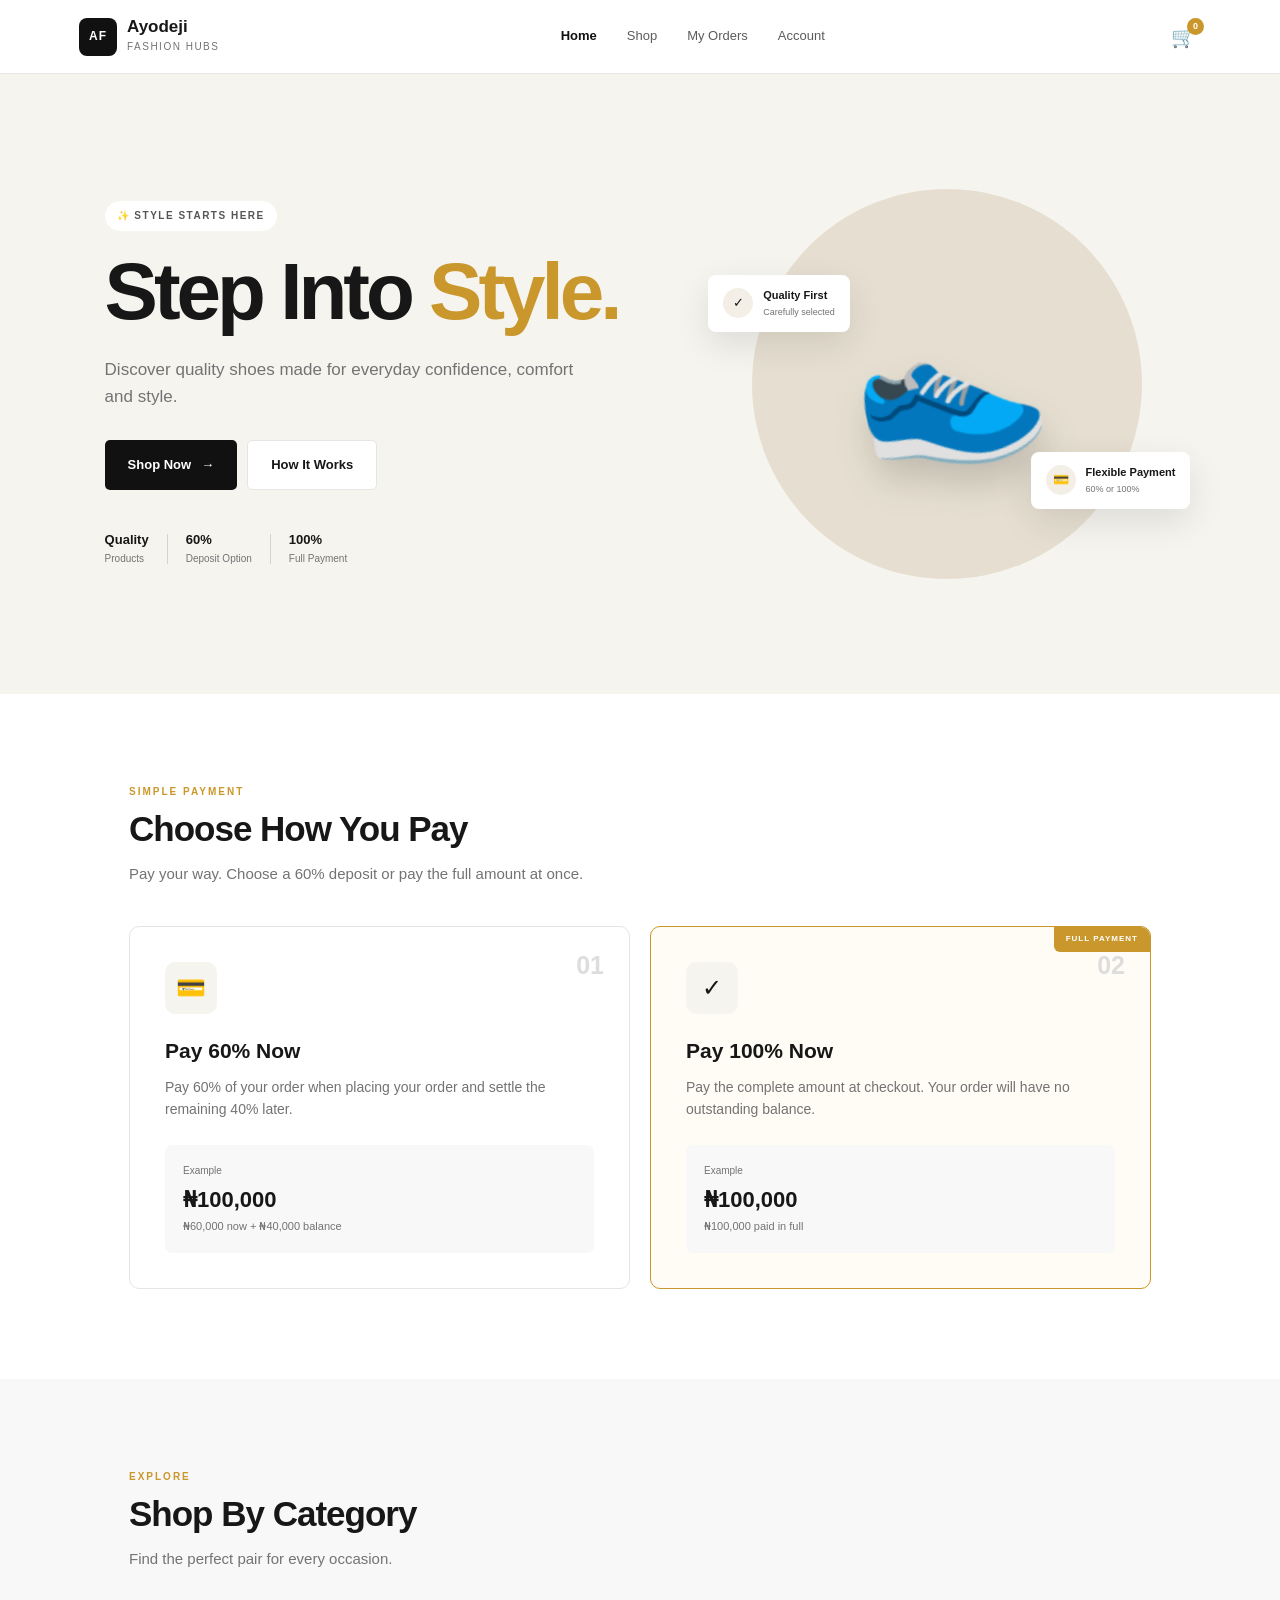
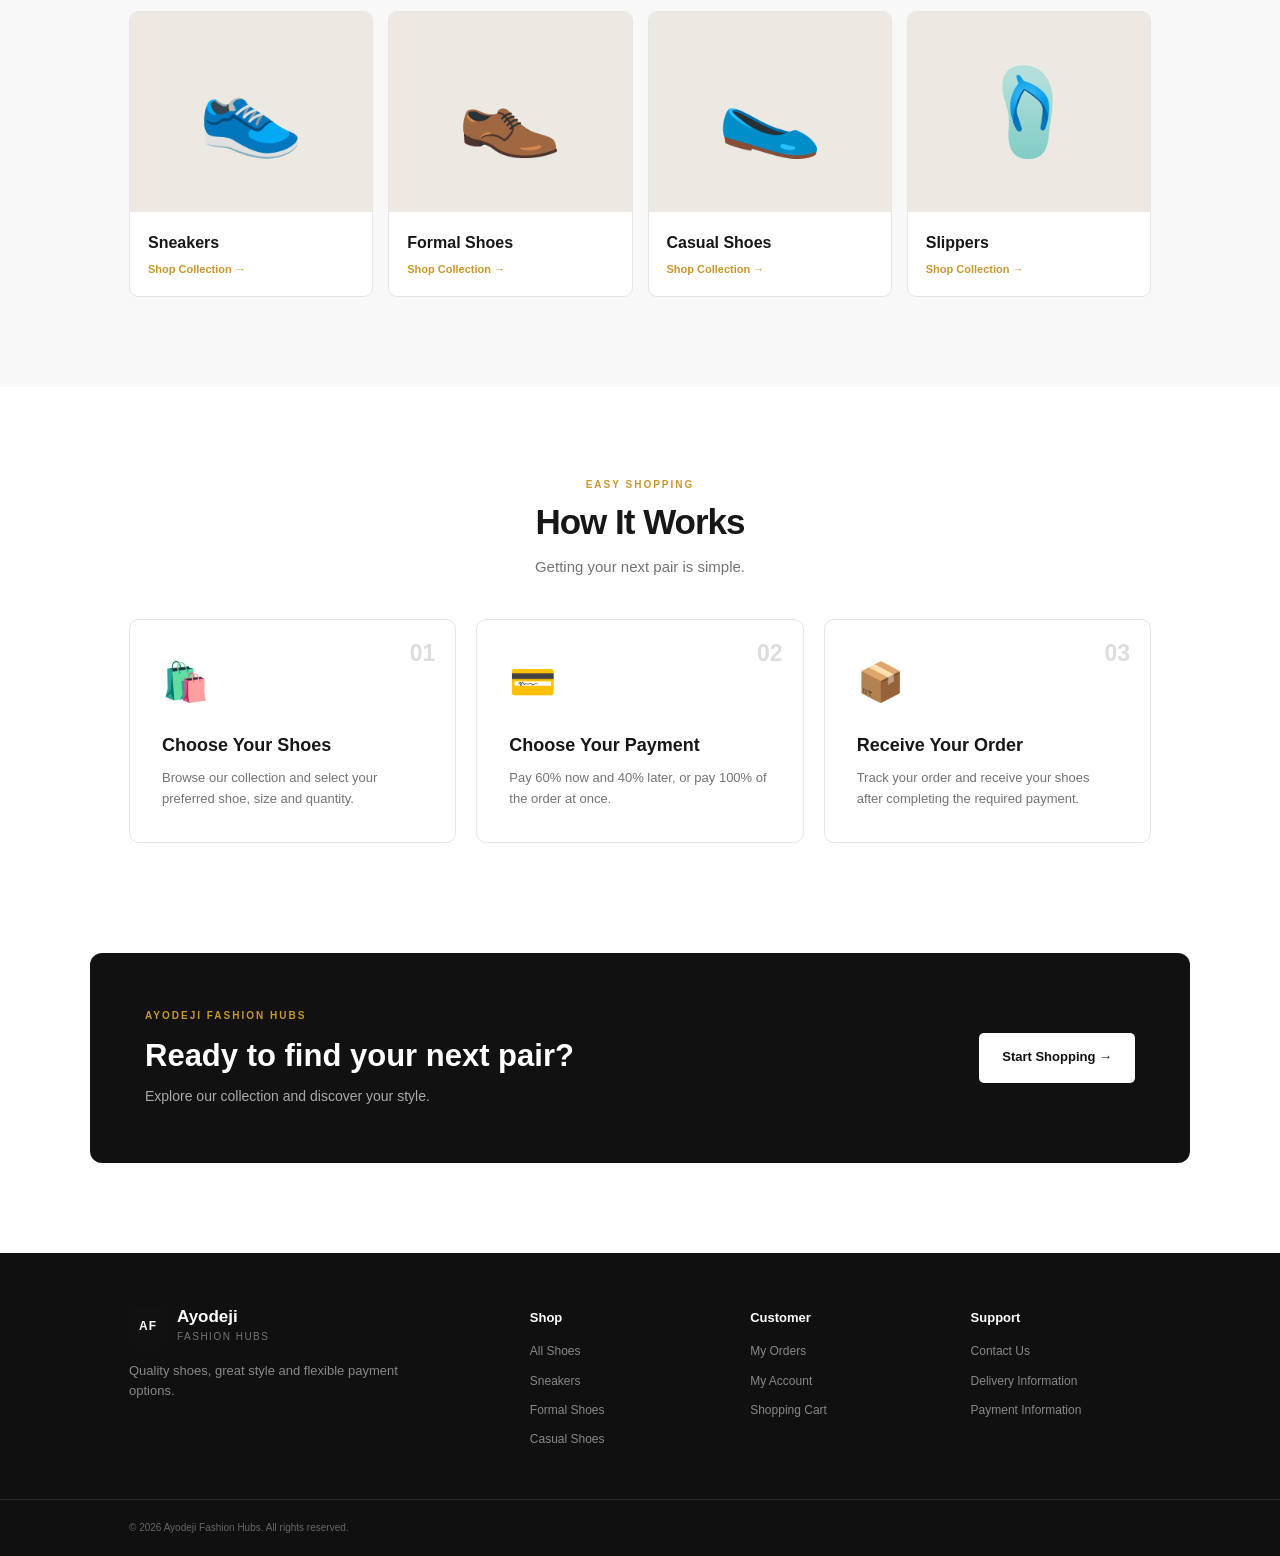
==== index.html @ 9a7e6a42 "Initial Ayodeji Fashion Hubs website" ====
<!DOCTYPE html><html lang="en">
<head>
    <meta charset="UTF-8"><meta
    name="viewport"
    content="width=device-width, initial-scale=1.0"
>

<meta
    name="description"
    content="Ayodeji Fashion Hubs — Quality shoes, fashion and flexible payment options."
>

<meta name="theme-color" content="#111111">

<title>Ayodeji Fashion Hubs</title>

<link rel="stylesheet" href="css/style.css">

</head><body><!-- ================================
     HEADER
================================= -->

<header class="site-header">

    <div class="header-container">

        <a href="index.html" class="brand">

            <div class="brand-icon">
                AF
            </div>

            <div class="brand-text">

                <strong>Ayodeji</strong>

                <span>Fashion Hubs</span>

            </div>

        </a>


        <nav class="desktop-navigation">

            <a href="index.html" class="active">
                Home
            </a>

            <a href="shop.html">
                Shop
            </a>

            <a href="orders.html">
                My Orders
            </a>

            <a href="profile.html">
                Account
            </a>

        </nav>


        <div class="header-actions">

            <a
                href="cart.html"
                class="cart-link"
                aria-label="Shopping cart"
            >

                <span class="cart-icon">
                    🛒
                </span>

                <span
                    id="cartCount"
                    class="cart-count"
                >
                    0
                </span>

            </a>


            <button
                type="button"
                id="menuButton"
                class="menu-button"
                aria-label="Open navigation menu"
                aria-expanded="false"
            >
                ☰
            </button>

        </div>

    </div>

</header>


<!-- ================================
     MOBILE NAVIGATION
================================= -->

<div
    id="mobileMenu"
    class="mobile-menu"
>

    <a href="index.html">
        🏠 Home
    </a>

    <a href="shop.html">
        👟 Shop
    </a>

    <a href="orders.html">
        📦 My Orders
    </a>

    <a href="profile.html">
        👤 Account
    </a>

</div>


<main>

    <!-- ================================
         HERO
    ================================= -->

    <section class="hero">

        <div class="hero-container">

            <div class="hero-content">

                <span class="hero-tag">
                    ✨ STYLE STARTS HERE
                </span>


                <h1>
                    Step Into
                    <span>Style.</span>
                </h1>


                <p>
                    Discover quality shoes made for
                    everyday confidence, comfort and style.
                </p>


                <div class="hero-buttons">

                    <a
                        href="shop.html"
                        class="button button-primary"
                    >
                        Shop Now
                        <span>→</span>
                    </a>


                    <a
                        href="#payment"
                        class="button button-secondary"
                    >
                        How It Works
                    </a>

                </div>


                <div class="hero-trust">

                    <div class="trust-item">
                        <strong>Quality</strong>
                        <span>Products</span>
                    </div>

                    <div class="trust-divider"></div>

                    <div class="trust-item">
                        <strong>60%</strong>
                        <span>Deposit Option</span>
                    </div>

                    <div class="trust-divider"></div>

                    <div class="trust-item">
                        <strong>100%</strong>
                        <span>Full Payment</span>
                    </div>

                </div>

            </div>


            <div class="hero-visual">

                <div class="hero-circle">

                    <div class="hero-shoe">
                        👟
                    </div>

                </div>


                <div class="floating-card card-one">

                    <span class="floating-icon">
                        ✓
                    </span>

                    <div>
                        <strong>
                            Quality First
                        </strong>

                        <small>
                            Carefully selected
                        </small>
                    </div>

                </div>


                <div class="floating-card card-two">

                    <span class="floating-icon">
                        💳
                    </span>

                    <div>
                        <strong>
                            Flexible Payment
                        </strong>

                        <small>
                            60% or 100%
                        </small>
                    </div>

                </div>

            </div>

        </div>

    </section>


    <!-- ================================
         PAYMENT SECTION
    ================================= -->

    <section
        id="payment"
        class="payment-section"
    >

        <div class="section-container">

            <div class="section-heading">

                <span class="section-label">
                    SIMPLE PAYMENT
                </span>

                <h2>
                    Choose How You Pay
                </h2>

                <p>
                    Pay your way. Choose a 60% deposit
                    or pay the full amount at once.
                </p>

            </div>


            <div class="payment-options">

                <!-- 60% OPTION -->

                <div class="payment-card">

                    <div class="payment-number">
                        01
                    </div>

                    <div class="payment-icon">
                        💳
                    </div>

                    <h3>
                        Pay 60% Now
                    </h3>

                    <p>
                        Pay 60% of your order when
                        placing your order and settle
                        the remaining 40% later.
                    </p>

                    <div class="payment-example">

                        <span>
                            Example
                        </span>

                        <strong>
                            ₦100,000
                        </strong>

                        <small>
                            ₦60,000 now + ₦40,000 balance
                        </small>

                    </div>

                </div>


                <!-- FULL PAYMENT -->

                <div class="payment-card featured">

                    <div class="recommended">
                        FULL PAYMENT
                    </div>

                    <div class="payment-number">
                        02
                    </div>

                    <div class="payment-icon">
                        ✓
                    </div>

                    <h3>
                        Pay 100% Now
                    </h3>

                    <p>
                        Pay the complete amount at checkout.
                        Your order will have no outstanding
                        balance.
                    </p>

                    <div class="payment-example">

                        <span>
                            Example
                        </span>

                        <strong>
                            ₦100,000
                        </strong>

                        <small>
                            ₦100,000 paid in full
                        </small>

                    </div>

                </div>

            </div>

        </div>

    </section>


    <!-- ================================
         CATEGORIES
    ================================= -->

    <section class="categories-section">

        <div class="section-container">

            <div class="section-heading">

                <span class="section-label">
                    EXPLORE
                </span>

                <h2>
                    Shop By Category
                </h2>

                <p>
                    Find the perfect pair for every occasion.
                </p>

            </div>


            <div class="categories-grid">

                <a
                    href="shop.html?category=sneakers"
                    class="category-card"
                >

                    <div class="category-image">
                        👟
                    </div>

                    <div class="category-content">

                        <h3>
                            Sneakers
                        </h3>

                        <span>
                            Shop Collection →
                        </span>

                    </div>

                </a>


                <a
                    href="shop.html?category=formal"
                    class="category-card"
                >

                    <div class="category-image">
                        👞
                    </div>

                    <div class="category-content">

                        <h3>
                            Formal Shoes
                        </h3>

                        <span>
                            Shop Collection →
                        </span>

                    </div>

                </a>


                <a
                    href="shop.html?category=casual"
                    class="category-card"
                >

                    <div class="category-image">
                        🥿
                    </div>

                    <div class="category-content">

                        <h3>
                            Casual Shoes
                        </h3>

                        <span>
                            Shop Collection →
                        </span>

                    </div>

                </a>


                <a
                    href="shop.html?category=slippers"
                    class="category-card"
                >

                    <div class="category-image">
                        🩴
                    </div>

                    <div class="category-content">

                        <h3>
                            Slippers
                        </h3>

                        <span>
                            Shop Collection →
                        </span>

                    </div>

                </a>

            </div>

        </div>

    </section>


    <!-- ================================
         HOW IT WORKS
    ================================= -->

    <section class="how-section">

        <div class="section-container">

            <div class="section-heading center">

                <span class="section-label">
                    EASY SHOPPING
                </span>

                <h2>
                    How It Works
                </h2>

                <p>
                    Getting your next pair is simple.
                </p>

            </div>


            <div class="steps-grid">

                <div class="step-card">

                    <div class="step-number">
                        01
                    </div>

                    <div class="step-icon">
                        🛍️
                    </div>

                    <h3>
                        Choose Your Shoes
                    </h3>

                    <p>
                        Browse our collection and
                        select your preferred shoe,
                        size and quantity.
                    </p>

                </div>


                <div class="step-card">

                    <div class="step-number">
                        02
                    </div>

                    <div class="step-icon">
                        💳
                    </div>

                    <h3>
                        Choose Your Payment
                    </h3>

                    <p>
                        Pay 60% now and 40% later,
                        or pay 100% of the order
                        at once.
                    </p>

                </div>


                <div class="step-card">

                    <div class="step-number">
                        03
                    </div>

                    <div class="step-icon">
                        📦
                    </div>

                    <h3>
                        Receive Your Order
                    </h3>

                    <p>
                        Track your order and receive
                        your shoes after completing
                        the required payment.
                    </p>

                </div>

            </div>

        </div>

    </section>


    <!-- ================================
         CALL TO ACTION
    ================================= -->

    <section class="cta-section">

        <div class="cta-container">

            <div>

                <span class="section-label">
                    AYODEJI FASHION HUBS
                </span>

                <h2>
                    Ready to find your next pair?
                </h2>

                <p>
                    Explore our collection and
                    discover your style.
                </p>

            </div>


            <a
                href="shop.html"
                class="button button-light"
            >
                Start Shopping →
            </a>

        </div>

    </section>

</main>


<!-- ================================
     FOOTER
================================= -->

<footer class="site-footer">

    <div class="footer-container">

        <div class="footer-brand">

            <a
                href="index.html"
                class="brand footer-logo"
            >

                <div class="brand-icon">
                    AF
                </div>

                <div class="brand-text">

                    <strong>Ayodeji</strong>

                    <span>
                        Fashion Hubs
                    </span>

                </div>

            </a>


            <p>
                Quality shoes, great style and
                flexible payment options.
            </p>

        </div>


        <div class="footer-column">

            <h4>
                Shop
            </h4>

            <a href="shop.html">
                All Shoes
            </a>

            <a href="shop.html?category=sneakers">
                Sneakers
            </a>

            <a href="shop.html?category=formal">
                Formal Shoes
            </a>

            <a href="shop.html?category=casual">
                Casual Shoes
            </a>

        </div>


        <div class="footer-column">

            <h4>
                Customer
            </h4>

            <a href="orders.html">
                My Orders
            </a>

            <a href="profile.html">
                My Account
            </a>

            <a href="cart.html">
                Shopping Cart
            </a>

        </div>


        <div class="footer-column">

            <h4>
                Support
            </h4>

            <a href="#">
                Contact Us
            </a>

            <a href="#">
                Delivery Information
            </a>

            <a href="#">
                Payment Information
            </a>

        </div>

    </div>


    <div class="footer-bottom">

        <div class="footer-container">

            <p>
                ©
                <span id="currentYear"></span>
                Ayodeji Fashion Hubs.
                All rights reserved.
            </p>

        </div>

    </div>

</footer>


<script src="js/main.js"></script>

</body>
</html>
---- css/style.css ----
/* =========================================
AYODEJI FASHION HUBS
GLOBAL STYLES
========================================= */

* {
  margin: 0;
  padding: 0;
  box-sizing: border-box;
  }

:root {
--black: #111111;
--dark: #1b1b1b;
--white: #ffffff;
--cream: #f6f4ef;
--light: #f8f8f8;
--gold: #c9972b;
--gold-light: #ead7a8;
--text: #171717;
--muted: #737373;
--border: #e5e5e5;
--green: #167a3e;
}

html {
scroll-behavior: smooth;
}

body {
font-family:
Arial,
Helvetica,
sans-serif;

color: var(--text);
background: var(--white);
line-height: 1.6;

}

a {
color: inherit;
text-decoration: none;
}

button,
input {
font: inherit;
}

button {
cursor: pointer;
}

img {
display: block;
max-width: 100%;
}

/* =========================================
HEADER
========================================= */

.site-header {
height: 74px;
background: var(--white);
border-bottom: 1px solid var(--border);

position: sticky;
top: 0;
z-index: 1000;

}

.header-container {
max-width: 1250px;
height: 100%;
margin: auto;
padding: 0 5%;

display: flex;
align-items: center;
justify-content: space-between;

}

/* BRAND */

.brand {
display: flex;
align-items: center;
gap: 10px;
}

.brand-icon {
width: 38px;
height: 38px;

background: var(--black);
color: var(--white);

border-radius: 8px;

display: flex;
align-items: center;
justify-content: center;

font-size: 12px;
font-weight: 800;
letter-spacing: 1px;

}

.brand-text strong {
display: block;

font-size: 17px;
line-height: 1.1;

}

.brand-text span {
display: block;

margin-top: 2px;

color: var(--muted);

font-size: 10px;
letter-spacing: 1.5px;
text-transform: uppercase;

}

/* NAVIGATION */

.desktop-navigation {
display: flex;
align-items: center;
gap: 30px;
}

.desktop-navigation a {
color: #5c5c5c;

font-size: 13px;
font-weight: 500;

transition: 0.2s;

}

.desktop-navigation a:hover,
.desktop-navigation a.active {
color: var(--black);
font-weight: 700;
}

/* HEADER ACTIONS */

.header-actions {
display: flex;
align-items: center;
gap: 18px;
}

.cart-link {
position: relative;

display: flex;
align-items: center;
justify-content: center;

width: 35px;
height: 35px;

}

.cart-icon {
font-size: 20px;
}

.cart-count {
position: absolute;

top: -1px;
right: -3px;

width: 17px;
height: 17px;

background: var(--gold);
color: var(--white);

border-radius: 50%;

display: flex;
align-items: center;
justify-content: center;

font-size: 9px;
font-weight: 700;

}

.menu-button {
display: none;

border: none;
background: none;

font-size: 25px;

}

/* =========================================
MOBILE MENU
========================================= */

.mobile-menu {
display: none;

position: fixed;

top: 74px;
left: 0;
right: 0;

background: var(--white);

border-bottom: 1px solid var(--border);

box-shadow: 0 15px 35px rgba(0, 0, 0, 0.08);

z-index: 999;

padding: 10px 5%;

}

.mobile-menu.open {
display: block;
}

.mobile-menu a {
display: block;

padding: 15px 5px;

border-bottom: 1px solid var(--border);

font-size: 14px;

}

/* =========================================
COMMON SECTIONS
========================================= */

.section-container {
max-width: 1150px;
margin: auto;
padding-left: 5%;
padding-right: 5%;
}

.section-heading {
max-width: 600px;
margin-bottom: 40px;
}

.section-heading.center {
margin-left: auto;
margin-right: auto;
text-align: center;
}

.section-label {
display: block;

color: var(--gold);

font-size: 10px;
font-weight: 800;

letter-spacing: 2px;

}

.section-heading h2 {
margin-top: 8px;

font-size: 35px;
line-height: 1.2;

letter-spacing: -1px;

}

.section-heading p {
margin-top: 12px;

color: var(--muted);

font-size: 15px;

}

/* =========================================
BUTTONS
========================================= */

.button {
min-height: 50px;

padding: 0 23px;

border-radius: 5px;

display: inline-flex;
align-items: center;
justify-content: center;

gap: 10px;

font-size: 13px;
font-weight: 700;

transition: 0.2s;

}

.button-primary {
background: var(--black);
color: var(--white);
}

.button-primary:hover {
transform: translateY(-2px);
}

.button-secondary {
background: var(--white);
border: 1px solid var(--border);
}

.button-secondary:hover {
border-color: #aaa;
}

.button-light {
background: var(--white);
color: var(--black);
}

/* =========================================
HERO
========================================= */

.hero {
background: var(--cream);
overflow: hidden;
}

.hero-container {
max-width: 1250px;
min-height: 620px;

margin: auto;
padding: 70px 7%;

display: flex;
align-items: center;
justify-content: space-between;

gap: 50px;

}

.hero-content {
width: 53%;
max-width: 620px;
}

.hero-tag {
display: inline-block;

padding: 7px 12px;

background: var(--white);

border-radius: 30px;

color: #555;

font-size: 10px;
font-weight: 700;

letter-spacing: 1.5px;

}

.hero h1 {
margin-top: 22px;

font-size: clamp(50px, 7vw, 80px);

line-height: 0.98;

letter-spacing: -4px;

}

.hero h1 span {
color: var(--gold);
}

.hero-content > p {
max-width: 490px;

margin-top: 25px;

color: var(--muted);

font-size: 17px;

}

.hero-buttons {
margin-top: 30px;

display: flex;
align-items: center;
gap: 10px;

flex-wrap: wrap;

}

/* HERO TRUST */

.hero-trust {
margin-top: 40px;

display: flex;
align-items: center;

gap: 18px;

}

.trust-item {
display: flex;
flex-direction: column;
}

.trust-item strong {
font-size: 13px;
}

.trust-item span {
color: var(--muted);

font-size: 10px;

}

.trust-divider {
width: 1px;
height: 30px;

background: #d7d3c9;

}

/* HERO VISUAL */

.hero-visual {
width: 43%;
max-width: 500px;

position: relative;

display: flex;
align-items: center;
justify-content: center;

}

.hero-circle {
width: min(390px, 90vw);
aspect-ratio: 1;

background: #e6dfd1;

border-radius: 50%;

display: flex;
align-items: center;
justify-content: center;

}

.hero-shoe {
font-size: 155px;

transform: rotate(-12deg);

filter:
    drop-shadow(
        0 20px 18px
        rgba(0, 0, 0, 0.16)
    );

}

/* FLOATING CARDS */

.floating-card {
position: absolute;

background: var(--white);

padding: 12px 15px;

border-radius: 8px;

box-shadow:
    0 12px 35px
    rgba(0, 0, 0, 0.10);

display: flex;
align-items: center;

gap: 10px;

}

.card-one {
left: -10px;
top: 22%;
}

.card-two {
right: -15px;
bottom: 18%;
}

.floating-icon {
width: 30px;
height: 30px;

background: #f3efe6;

border-radius: 50%;

display: flex;
align-items: center;
justify-content: center;

font-size: 13px;

}

.floating-card strong {
display: block;
font-size: 11px;
}

.floating-card small {
display: block;

margin-top: 1px;

color: var(--muted);

font-size: 9px;

}

/* =========================================
PAYMENT
========================================= */

.payment-section {
padding: 90px 0;
background: var(--white);
}

.payment-options {
display: grid;

grid-template-columns: repeat(2, 1fr);

gap: 20px;

}

.payment-card {
position: relative;

padding: 35px;

border: 1px solid var(--border);

border-radius: 10px;

background: var(--white);

overflow: hidden;

}

.payment-card.featured {
border-color: var(--gold);
background: #fffcf5;
}

.payment-number {
position: absolute;

right: 25px;
top: 18px;

color: #ddd;

font-size: 25px;
font-weight: 800;

}

.payment-icon {
width: 52px;
height: 52px;

margin-bottom: 20px;

background: var(--cream);

border-radius: 10px;

display: flex;
align-items: center;
justify-content: center;

font-size: 24px;

}

.payment-card h3 {
font-size: 21px;
}

.payment-card > p {
max-width: 470px;

margin-top: 8px;

color: var(--muted);

font-size: 14px;

}

.payment-example {
margin-top: 25px;

padding: 18px;

background: var(--light);

border-radius: 7px;

}

.payment-example span,
.payment-example strong,
.payment-example small {
display: block;
}

.payment-example span {
color: var(--muted);
font-size: 10px;
}

.payment-example strong {
margin-top: 3px;
font-size: 22px;
}

.payment-example small {
color: var(--muted);
font-size: 11px;
}

.recommended {
position: absolute;

top: 0;
right: 0;

padding: 6px 12px;

background: var(--gold);
color: var(--white);

font-size: 8px;
font-weight: 800;

letter-spacing: 1px;

border-bottom-left-radius: 6px;

}

/* =========================================
CATEGORIES
========================================= */

.categories-section {
padding: 90px 0;

background: var(--light);

}

.categories-grid {
display: grid;

grid-template-columns:
    repeat(4, 1fr);

gap: 15px;

}

.category-card {
overflow: hidden;

background: var(--white);

border-radius: 9px;

border: 1px solid var(--border);

transition: 0.25s;

}

.category-card:hover {
transform: translateY(-5px);

box-shadow:
    0 15px 35px
    rgba(0, 0, 0, 0.08);

}

.category-image {
height: 200px;

background: #ece9e2;

display: flex;
align-items: center;
justify-content: center;

font-size: 85px;

}

.category-content {
padding: 18px;
}

.category-content h3 {
font-size: 16px;
}

.category-content span {
display: block;

margin-top: 5px;

color: var(--gold);

font-size: 11px;
font-weight: 700;

}

/* =========================================
HOW IT WORKS
========================================= */

.how-section {
padding: 90px 0;

background: var(--white);

}

.steps-grid {
display: grid;

grid-template-columns:
    repeat(3, 1fr);

gap: 20px;

}

.step-card {
position: relative;

padding: 32px;

border: 1px solid var(--border);

border-radius: 10px;

}

.step-number {
position: absolute;

right: 20px;
top: 15px;

color: #ddd;

font-size: 23px;
font-weight: 800;

}

.step-icon {
margin-bottom: 18px;

font-size: 38px;

}

.step-card h3 {
font-size: 18px;
}

.step-card p {
margin-top: 8px;

color: var(--muted);

font-size: 13px;

}

/* =========================================
CTA
========================================= */

.cta-section {
padding: 20px 5% 90px;
}

.cta-container {
max-width: 1100px;

margin: auto;

padding: 55px;

background: var(--black);
color: var(--white);

border-radius: 12px;

display: flex;
align-items: center;
justify-content: space-between;

gap: 30px;

}

.cta-container h2 {
margin-top: 7px;

font-size: 31px;

}

.cta-container p {
margin-top: 5px;

color: #aaa;

font-size: 14px;

}

/* =========================================
FOOTER
========================================= */

.site-footer {
background: #101010;
color: var(--white);
}

.footer-container {
max-width: 1150px;

margin: auto;

padding-left: 5%;
padding-right: 5%;

}

.site-footer > .footer-container,
.footer-container {
padding-top: 55px;
}

.footer-container {
display: grid;

grid-template-columns:
    2fr 1fr 1fr 1fr;

gap: 40px;

}

.footer-brand p {
max-width: 280px;

margin-top: 15px;

color: #888;

font-size: 13px;

}

.footer-column {
display: flex;
flex-direction: column;

gap: 10px;

}

.footer-column h4 {
margin-bottom: 4px;

font-size: 13px;

}

.footer-column a {
color: #888;

font-size: 12px;

transition: 0.2s;

}

.footer-column a:hover {
color: var(--white);
}

.footer-bottom {
margin-top: 50px;

border-top: 1px solid #292929;

}

.footer-bottom .footer-container {
display: block;

padding-top: 20px;
padding-bottom: 20px;

}

.footer-bottom p {
color: #666;

font-size: 10px;

}

/* =========================================
RESPONSIVE
========================================= */

@media (max-width: 900px) {

.desktop-navigation {
    display: none;
}

.menu-button {
    display: block;
}

.hero-container {
    min-height: auto;

    padding-top: 60px;
    padding-bottom: 70px;

    flex-direction: column;
    align-items: flex-start;
}

.hero-content {
    width: 100%;
}

.hero-visual {
    width: 100%;
    margin: 30px auto 0;
}

.categories-grid {
    grid-template-columns:
        repeat(2, 1fr);
}

.steps-grid {
    grid-template-columns: 1fr;
}

.footer-container {
    grid-template-columns:
        2fr 1fr 1fr;
}

.footer-brand {
    grid-column: 1 / -1;
}

}

@media (max-width: 650px) {

.site-header {
    height: 68px;
}

.mobile-menu {
    top: 68px;
}

.brand-icon {
    width: 35px;
    height: 35px;
}

.brand-text strong {
    font-size: 15px;
}

.hero-container {
    padding: 50px 6% 60px;
}

.hero h1 {
    font-size: 53px;
    letter-spacing: -3px;
}

.hero-content > p {
    font-size: 15px;
}

.hero-shoe {
    font-size: 105px;
}

.hero-circle {
    width: 300px;
}

.floating-card {
    padding: 9px 11px;
}

.card-one {
    left: 0;
}

.card-two {
    right: 0;
}

.payment-section,
.categories-section,
.how-section {
    padding: 65px 0;
}

.section-heading h2 {
    font-size: 29px;
}

.payment-options {
    grid-template-columns: 1fr;
}

.payment-card {
    padding: 28px;
}

.categories-grid {
    gap: 10px;
}

.category-image {
    height: 145px;
    font-size: 60px;
}

.category-content {
    padding: 14px;
}

.cta-container {
    padding: 35px 25px;

    flex-direction: column;
    align-items: flex-start;
}

.cta-container h2 {
    font-size: 27px;
}

.footer-container {
    grid-template-columns: 1fr 1fr;
}

.footer-brand {
    grid-column: 1 / -1;
}

}

@media (max-width: 420px) {

.hero h1 {
    font-size: 46px;
}

.hero-trust {
    gap: 10px;
}

.trust-item strong {
    font-size: 11px;
}

.trust-item span {
    font-size: 8px;
}

.floating-card {
    transform: scale(.85);
}

.categories-grid {
    grid-template-columns: 1fr 1fr;
}

.footer-container {
    grid-template-columns: 1fr;
}

}
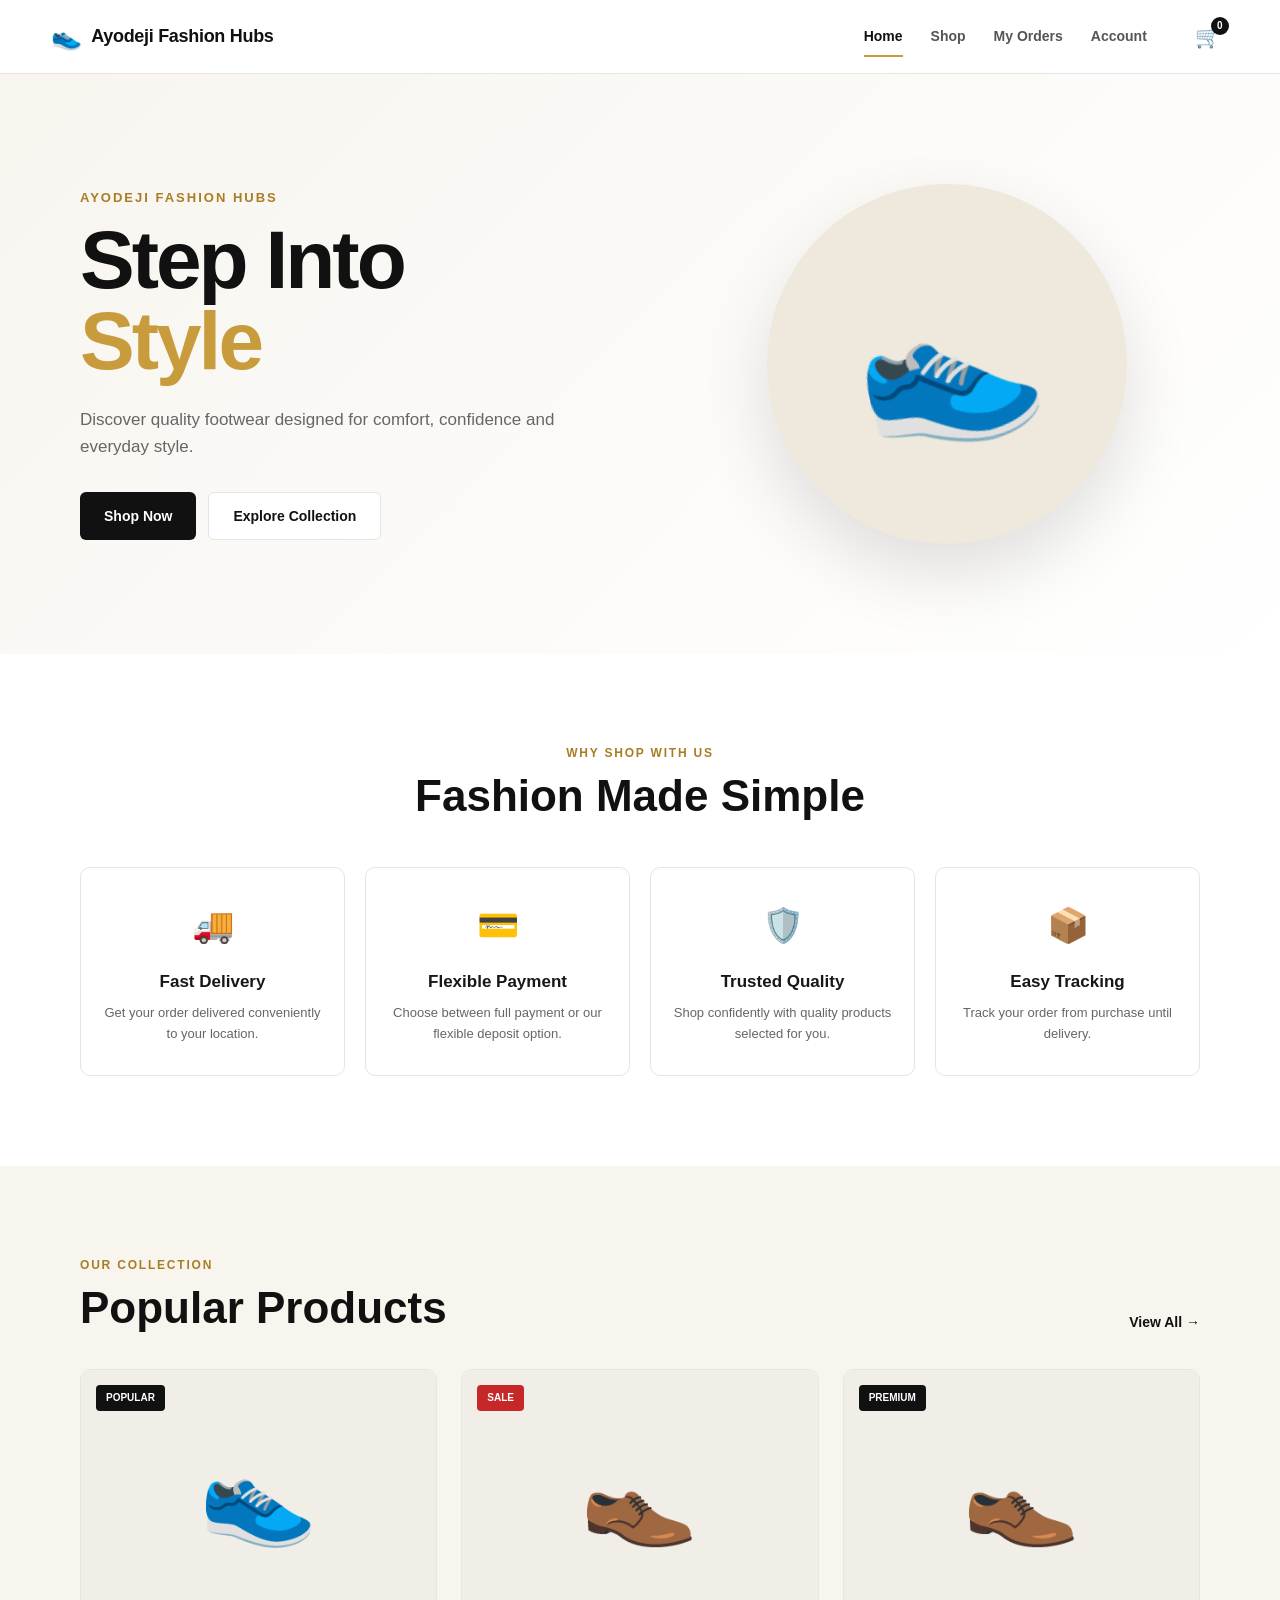
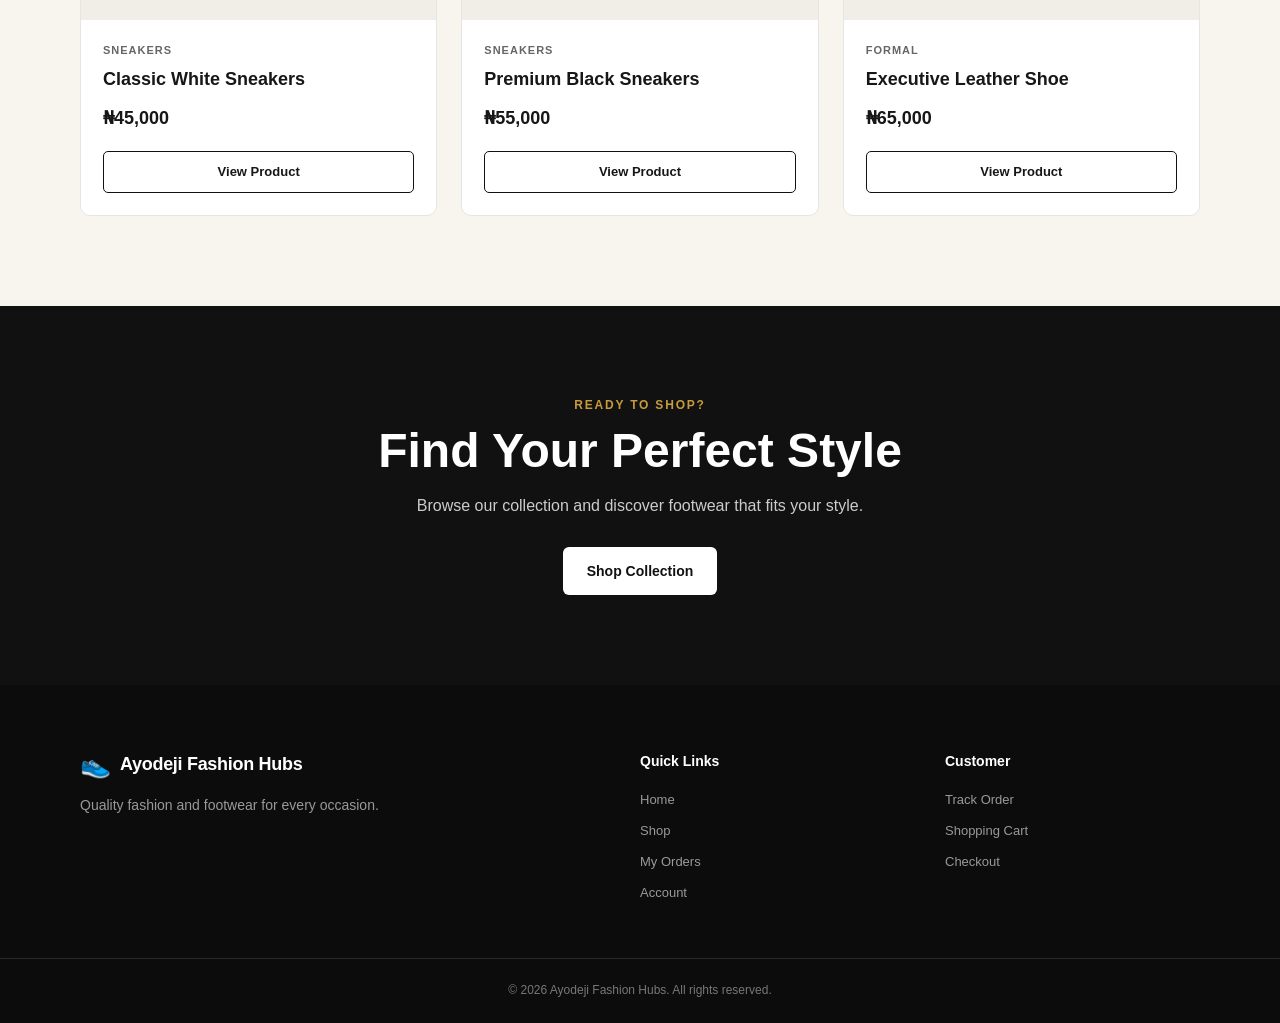
==== commit 21a4b382: "Update storefront, cart, checkout and customer account" ====
--- a/index.html
+++ b/index.html
@@ -1,49 +1,56 @@
-<!DOCTYPE html><html lang="en">
+<!DOCTYPE html>
+<html lang="en">
 <head>
-    <meta charset="UTF-8"><meta
-    name="viewport"
-    content="width=device-width, initial-scale=1.0"
->
-
-<meta
-    name="description"
-    content="Ayodeji Fashion Hubs — Quality shoes, fashion and flexible payment options."
->
-
-<meta name="theme-color" content="#111111">
-
-<title>Ayodeji Fashion Hubs</title>
-
-<link rel="stylesheet" href="css/style.css">
-
-</head><body><!-- ================================
-     HEADER
-================================= -->
+    <meta charset="UTF-8">
+
+    <meta
+        name="viewport"
+        content="width=device-width, initial-scale=1.0"
+    >
+
+    <meta
+        name="description"
+        content="Ayodeji Fashion Hubs - Quality fashion, shoes and footwear in Nigeria."
+    >
+
+    <title>Ayodeji Fashion Hubs</title>
+
+    <link
+        rel="stylesheet"
+        href="css/style.css"
+    >
+</head>
+
+<body>
+
+<!-- =========================================
+HEADER
+========================================= -->
 
 <header class="site-header">
 
     <div class="header-container">
 
-        <a href="index.html" class="brand">
-
-            <div class="brand-icon">
-                AF
-            </div>
-
-            <div class="brand-text">
-
-                <strong>Ayodeji</strong>
-
-                <span>Fashion Hubs</span>
-
-            </div>
-
+        <!-- LOGO / BRAND -->
+        <a
+            href="index.html"
+            class="brand"
+        >
+            <span class="brand-icon">👟</span>
+
+            <span class="brand-text">
+                Ayodeji Fashion Hubs
+            </span>
         </a>
 
 
+        <!-- DESKTOP NAVIGATION -->
         <nav class="desktop-navigation">
 
-            <a href="index.html" class="active">
+            <a
+                href="index.html"
+                class="active"
+            >
                 Home
             </a>
 
@@ -62,6 +69,7 @@
         </nav>
 
 
+        <!-- HEADER ACTIONS -->
         <div class="header-actions">
 
             <a
@@ -70,9 +78,7 @@
                 aria-label="Shopping cart"
             >
 
-                <span class="cart-icon">
-                    🛒
-                </span>
+                🛒
 
                 <span
                     id="cartCount"
@@ -84,6 +90,7 @@
             </a>
 
 
+            <!-- MOBILE MENU BUTTON -->
             <button
                 type="button"
                 id="menuButton"
@@ -101,9 +108,9 @@
 </header>
 
 
-<!-- ================================
-     MOBILE NAVIGATION
-================================= -->
+<!-- =========================================
+MOBILE MENU
+========================================= -->
 
 <div
     id="mobileMenu"
@@ -129,534 +136,361 @@
 </div>
 
 
+<!-- =========================================
+HERO SECTION
+========================================= -->
+
 <main>
 
-    <!-- ================================
-         HERO
-    ================================= -->
-
-    <section class="hero">
-
-        <div class="hero-container">
-
-            <div class="hero-content">
-
-                <span class="hero-tag">
-                    ✨ STYLE STARTS HERE
-                </span>
-
-
-                <h1>
-                    Step Into
-                    <span>Style.</span>
-                </h1>
-
+<section class="hero">
+
+    <div class="hero-container">
+
+        <div class="hero-content">
+
+            <p class="hero-small-text">
+                AYODEJI FASHION HUBS
+            </p>
+
+            <h1>
+                Step Into
+                <span>Style</span>
+            </h1>
+
+            <p class="hero-description">
+                Discover quality footwear designed
+                for comfort, confidence and everyday style.
+            </p>
+
+            <div class="hero-buttons">
+
+                <a
+                    href="shop.html"
+                    class="btn btn-primary"
+                >
+                    Shop Now
+                </a>
+
+                <a
+                    href="shop.html"
+                    class="btn btn-secondary"
+                >
+                    Explore Collection
+                </a>
+
+            </div>
+
+        </div>
+
+
+        <div class="hero-visual">
+
+            <div class="hero-shoe">
+
+                <div class="shoe-emoji">
+                    👟
+                </div>
+
+            </div>
+
+        </div>
+
+    </div>
+
+</section>
+
+
+<!-- =========================================
+FEATURES
+========================================= -->
+
+<section class="features-section">
+
+    <div class="container">
+
+        <div class="section-heading">
+
+            <p class="section-label">
+                WHY SHOP WITH US
+            </p>
+
+            <h2>
+                Fashion Made Simple
+            </h2>
+
+        </div>
+
+
+        <div class="features-grid">
+
+            <div class="feature-card">
+
+                <div class="feature-icon">
+                    🚚
+                </div>
+
+                <h3>
+                    Fast Delivery
+                </h3>
 
                 <p>
-                    Discover quality shoes made for
-                    everyday confidence, comfort and style.
+                    Get your order delivered
+                    conveniently to your location.
                 </p>
 
-
-                <div class="hero-buttons">
+            </div>
+
+
+            <div class="feature-card">
+
+                <div class="feature-icon">
+                    💳
+                </div>
+
+                <h3>
+                    Flexible Payment
+                </h3>
+
+                <p>
+                    Choose between full payment
+                    or our flexible deposit option.
+                </p>
+
+            </div>
+
+
+            <div class="feature-card">
+
+                <div class="feature-icon">
+                    🛡️
+                </div>
+
+                <h3>
+                    Trusted Quality
+                </h3>
+
+                <p>
+                    Shop confidently with quality
+                    products selected for you.
+                </p>
+
+            </div>
+
+
+            <div class="feature-card">
+
+                <div class="feature-icon">
+                    📦
+                </div>
+
+                <h3>
+                    Easy Tracking
+                </h3>
+
+                <p>
+                    Track your order from purchase
+                    until delivery.
+                </p>
+
+            </div>
+
+        </div>
+
+    </div>
+
+</section>
+
+
+<!-- =========================================
+POPULAR PRODUCTS
+========================================= -->
+
+<section class="products-section">
+
+    <div class="container">
+
+        <div class="section-header">
+
+            <div>
+
+                <p class="section-label">
+                    OUR COLLECTION
+                </p>
+
+                <h2>
+                    Popular Products
+                </h2>
+
+            </div>
+
+            <a
+                href="shop.html"
+                class="view-all"
+            >
+                View All →
+            </a>
+
+        </div>
+
+
+        <div class="product-preview-grid">
+
+            <article class="home-product-card">
+
+                <div class="home-product-image">
+                    👟
+
+                    <span class="product-badge">
+                        Popular
+                    </span>
+                </div>
+
+                <div class="home-product-info">
+
+                    <p class="product-category">
+                        Sneakers
+                    </p>
+
+                    <h3>
+                        Classic White Sneakers
+                    </h3>
+
+                    <p class="product-price">
+                        ₦45,000
+                    </p>
 
                     <a
                         href="shop.html"
-                        class="button button-primary"
+                        class="product-button"
                     >
-                        Shop Now
-                        <span>→</span>
+                        View Product
                     </a>
 
+                </div>
+
+            </article>
+
+
+            <article class="home-product-card">
+
+                <div class="home-product-image">
+                    👞
+
+                    <span class="product-badge sale">
+                        Sale
+                    </span>
+                </div>
+
+                <div class="home-product-info">
+
+                    <p class="product-category">
+                        Sneakers
+                    </p>
+
+                    <h3>
+                        Premium Black Sneakers
+                    </h3>
+
+                    <p class="product-price">
+                        ₦55,000
+                    </p>
 
                     <a
-                        href="#payment"
-                        class="button button-secondary"
+                        href="shop.html"
+                        class="product-button"
                     >
-                        How It Works
+                        View Product
                     </a>
 
                 </div>
 
-
-                <div class="hero-trust">
-
-                    <div class="trust-item">
-                        <strong>Quality</strong>
-                        <span>Products</span>
-                    </div>
-
-                    <div class="trust-divider"></div>
-
-                    <div class="trust-item">
-                        <strong>60%</strong>
-                        <span>Deposit Option</span>
-                    </div>
-
-                    <div class="trust-divider"></div>
-
-                    <div class="trust-item">
-                        <strong>100%</strong>
-                        <span>Full Payment</span>
-                    </div>
-
-                </div>
-
-            </div>
-
-
-            <div class="hero-visual">
-
-                <div class="hero-circle">
-
-                    <div class="hero-shoe">
-                        👟
-                    </div>
-
-                </div>
-
-
-                <div class="floating-card card-one">
-
-                    <span class="floating-icon">
-                        ✓
+            </article>
+
+
+            <article class="home-product-card">
+
+                <div class="home-product-image">
+                    👞
+
+                    <span class="product-badge">
+                        Premium
                     </span>
-
-                    <div>
-                        <strong>
-                            Quality First
-                        </strong>
-
-                        <small>
-                            Carefully selected
-                        </small>
-                    </div>
-
-                </div>
-
-
-                <div class="floating-card card-two">
-
-                    <span class="floating-icon">
-                        💳
-                    </span>
-
-                    <div>
-                        <strong>
-                            Flexible Payment
-                        </strong>
-
-                        <small>
-                            60% or 100%
-                        </small>
-                    </div>
-
-                </div>
-
-            </div>
-
-        </div>
-
-    </section>
-
-
-    <!-- ================================
-         PAYMENT SECTION
-    ================================= -->
-
-    <section
-        id="payment"
-        class="payment-section"
-    >
-
-        <div class="section-container">
-
-            <div class="section-heading">
-
-                <span class="section-label">
-                    SIMPLE PAYMENT
-                </span>
-
-                <h2>
-                    Choose How You Pay
-                </h2>
-
-                <p>
-                    Pay your way. Choose a 60% deposit
-                    or pay the full amount at once.
-                </p>
-
-            </div>
-
-
-            <div class="payment-options">
-
-                <!-- 60% OPTION -->
-
-                <div class="payment-card">
-
-                    <div class="payment-number">
-                        01
-                    </div>
-
-                    <div class="payment-icon">
-                        💳
-                    </div>
+                </div>
+
+                <div class="home-product-info">
+
+                    <p class="product-category">
+                        Formal
+                    </p>
 
                     <h3>
-                        Pay 60% Now
+                        Executive Leather Shoe
                     </h3>
 
-                    <p>
-                        Pay 60% of your order when
-                        placing your order and settle
-                        the remaining 40% later.
+                    <p class="product-price">
+                        ₦65,000
                     </p>
 
-                    <div class="payment-example">
-
-                        <span>
-                            Example
-                        </span>
-
-                        <strong>
-                            ₦100,000
-                        </strong>
-
-                        <small>
-                            ₦60,000 now + ₦40,000 balance
-                        </small>
-
-                    </div>
-
-                </div>
-
-
-                <!-- FULL PAYMENT -->
-
-                <div class="payment-card featured">
-
-                    <div class="recommended">
-                        FULL PAYMENT
-                    </div>
-
-                    <div class="payment-number">
-                        02
-                    </div>
-
-                    <div class="payment-icon">
-                        ✓
-                    </div>
-
-                    <h3>
-                        Pay 100% Now
-                    </h3>
-
-                    <p>
-                        Pay the complete amount at checkout.
-                        Your order will have no outstanding
-                        balance.
-                    </p>
-
-                    <div class="payment-example">
-
-                        <span>
-                            Example
-                        </span>
-
-                        <strong>
-                            ₦100,000
-                        </strong>
-
-                        <small>
-                            ₦100,000 paid in full
-                        </small>
-
-                    </div>
-
-                </div>
-
-            </div>
-
-        </div>
-
-    </section>
-
-
-    <!-- ================================
-         CATEGORIES
-    ================================= -->
-
-    <section class="categories-section">
-
-        <div class="section-container">
-
-            <div class="section-heading">
-
-                <span class="section-label">
-                    EXPLORE
-                </span>
-
-                <h2>
-                    Shop By Category
-                </h2>
-
-                <p>
-                    Find the perfect pair for every occasion.
-                </p>
-
-            </div>
-
-
-            <div class="categories-grid">
-
-                <a
-                    href="shop.html?category=sneakers"
-                    class="category-card"
-                >
-
-                    <div class="category-image">
-                        👟
-                    </div>
-
-                    <div class="category-content">
-
-                        <h3>
-                            Sneakers
-                        </h3>
-
-                        <span>
-                            Shop Collection →
-                        </span>
-
-                    </div>
-
-                </a>
-
-
-                <a
-                    href="shop.html?category=formal"
-                    class="category-card"
-                >
-
-                    <div class="category-image">
-                        👞
-                    </div>
-
-                    <div class="category-content">
-
-                        <h3>
-                            Formal Shoes
-                        </h3>
-
-                        <span>
-                            Shop Collection →
-                        </span>
-
-                    </div>
-
-                </a>
-
-
-                <a
-                    href="shop.html?category=casual"
-                    class="category-card"
-                >
-
-                    <div class="category-image">
-                        🥿
-                    </div>
-
-                    <div class="category-content">
-
-                        <h3>
-                            Casual Shoes
-                        </h3>
-
-                        <span>
-                            Shop Collection →
-                        </span>
-
-                    </div>
-
-                </a>
-
-
-                <a
-                    href="shop.html?category=slippers"
-                    class="category-card"
-                >
-
-                    <div class="category-image">
-                        🩴
-                    </div>
-
-                    <div class="category-content">
-
-                        <h3>
-                            Slippers
-                        </h3>
-
-                        <span>
-                            Shop Collection →
-                        </span>
-
-                    </div>
-
-                </a>
-
-            </div>
-
-        </div>
-
-    </section>
-
-
-    <!-- ================================
-         HOW IT WORKS
-    ================================= -->
-
-    <section class="how-section">
-
-        <div class="section-container">
-
-            <div class="section-heading center">
-
-                <span class="section-label">
-                    EASY SHOPPING
-                </span>
-
-                <h2>
-                    How It Works
-                </h2>
-
-                <p>
-                    Getting your next pair is simple.
-                </p>
-
-            </div>
-
-
-            <div class="steps-grid">
-
-                <div class="step-card">
-
-                    <div class="step-number">
-                        01
-                    </div>
-
-                    <div class="step-icon">
-                        🛍️
-                    </div>
-
-                    <h3>
-                        Choose Your Shoes
-                    </h3>
-
-                    <p>
-                        Browse our collection and
-                        select your preferred shoe,
-                        size and quantity.
-                    </p>
-
-                </div>
-
-
-                <div class="step-card">
-
-                    <div class="step-number">
-                        02
-                    </div>
-
-                    <div class="step-icon">
-                        💳
-                    </div>
-
-                    <h3>
-                        Choose Your Payment
-                    </h3>
-
-                    <p>
-                        Pay 60% now and 40% later,
-                        or pay 100% of the order
-                        at once.
-                    </p>
-
-                </div>
-
-
-                <div class="step-card">
-
-                    <div class="step-number">
-                        03
-                    </div>
-
-                    <div class="step-icon">
-                        📦
-                    </div>
-
-                    <h3>
-                        Receive Your Order
-                    </h3>
-
-                    <p>
-                        Track your order and receive
-                        your shoes after completing
-                        the required payment.
-                    </p>
-
-                </div>
-
-            </div>
-
-        </div>
-
-    </section>
-
-
-    <!-- ================================
-         CALL TO ACTION
-    ================================= -->
-
-    <section class="cta-section">
-
-        <div class="cta-container">
-
-            <div>
-
-                <span class="section-label">
-                    AYODEJI FASHION HUBS
-                </span>
-
-                <h2>
-                    Ready to find your next pair?
-                </h2>
-
-                <p>
-                    Explore our collection and
-                    discover your style.
-                </p>
-
-            </div>
-
+                    <a
+                        href="shop.html"
+                        class="product-button"
+                    >
+                        View Product
+                    </a>
+
+                </div>
+
+            </article>
+
+        </div>
+
+    </div>
+
+</section>
+
+
+<!-- =========================================
+CALL TO ACTION
+========================================= -->
+
+<section class="cta-section">
+
+    <div class="container">
+
+        <div class="cta-content">
+
+            <p class="section-label">
+                READY TO SHOP?
+            </p>
+
+            <h2>
+                Find Your Perfect Style
+            </h2>
+
+            <p>
+                Browse our collection and discover
+                footwear that fits your style.
+            </p>
 
             <a
                 href="shop.html"
-                class="button button-light"
+                class="btn btn-primary"
             >
-                Start Shopping →
-            </a>
-
-        </div>
-
-    </section>
+                Shop Collection
+            </a>
+
+        </div>
+
+    </div>
+
+</section>
 
 </main>
 
 
-<!-- ================================
-     FOOTER
-================================= -->
+<!-- =========================================
+FOOTER
+========================================= -->
 
 <footer class="site-footer">
 
@@ -668,94 +502,64 @@
                 href="index.html"
                 class="brand footer-logo"
             >
-
-                <div class="brand-icon">
-                    AF
-                </div>
-
-                <div class="brand-text">
-
-                    <strong>Ayodeji</strong>
-
-                    <span>
-                        Fashion Hubs
-                    </span>
-
-                </div>
-
-            </a>
-
+                <span class="brand-icon">
+                    👟
+                </span>
+
+                <span class="brand-text">
+                    Ayodeji Fashion Hubs
+                </span>
+            </a>
 
             <p>
-                Quality shoes, great style and
-                flexible payment options.
+                Quality fashion and footwear
+                for every occasion.
             </p>
 
         </div>
 
 
-        <div class="footer-column">
-
-            <h4>
+        <div class="footer-links">
+
+            <h3>
+                Quick Links
+            </h3>
+
+            <a href="index.html">
+                Home
+            </a>
+
+            <a href="shop.html">
                 Shop
-            </h4>
-
-            <a href="shop.html">
-                All Shoes
-            </a>
-
-            <a href="shop.html?category=sneakers">
-                Sneakers
-            </a>
-
-            <a href="shop.html?category=formal">
-                Formal Shoes
-            </a>
-
-            <a href="shop.html?category=casual">
-                Casual Shoes
-            </a>
-
-        </div>
-
-
-        <div class="footer-column">
-
-            <h4>
-                Customer
-            </h4>
+            </a>
 
             <a href="orders.html">
                 My Orders
             </a>
 
             <a href="profile.html">
-                My Account
+                Account
+            </a>
+
+        </div>
+
+
+        <div class="footer-links">
+
+            <h3>
+                Customer
+            </h3>
+
+            <a href="track-order.html">
+                Track Order
             </a>
 
             <a href="cart.html">
                 Shopping Cart
             </a>
 
-        </div>
-
-
-        <div class="footer-column">
-
-            <h4>
-                Support
-            </h4>
-
-            <a href="#">
-                Contact Us
-            </a>
-
-            <a href="#">
-                Delivery Information
-            </a>
-
-            <a href="#">
-                Payment Information
+            <a href="checkout.html">
+                Checkout
             </a>
 
         </div>
@@ -765,21 +569,23 @@
 
     <div class="footer-bottom">
 
-        <div class="footer-container">
-
-            <p>
-                ©
-                <span id="currentYear"></span>
-                Ayodeji Fashion Hubs.
-                All rights reserved.
-            </p>
-
-        </div>
+        <p>
+            ©
+            <span id="currentYear">
+                2026
+            </span>
+            Ayodeji Fashion Hubs.
+            All rights reserved.
+        </p>
 
     </div>
 
 </footer>
 
+
+<!-- =========================================
+JAVASCRIPT
+========================================= -->
 
 <script src="js/main.js"></script>
 
--- a/css/style.css
+++ b/css/style.css
@@ -1,1185 +1,1498 @@
 /* =========================================
 AYODEJI FASHION HUBS
-GLOBAL STYLES
+MAIN STYLESHEET
+========================================= */
+
+
+/* =========================================
+RESET
 ========================================= */
 
 * {
-  margin: 0;
-  padding: 0;
-  box-sizing: border-box;
-  }
+    margin: 0;
+    padding: 0;
+    box-sizing: border-box;
+}
+
+
+html {
+    scroll-behavior: smooth;
+}
+
+
+body {
+    font-family:
+        Arial,
+        Helvetica,
+        sans-serif;
+
+    background: #ffffff;
+
+    color: #171717;
+
+    line-height: 1.6;
+
+    min-height: 100vh;
+}
+
+
+a {
+    color: inherit;
+    text-decoration: none;
+}
+
+
+button,
+input,
+select,
+textarea {
+    font: inherit;
+}
+
+
+img {
+    max-width: 100%;
+    display: block;
+}
+
+
+/* =========================================
+VARIABLES
+========================================= */
 
 :root {
---black: #111111;
---dark: #1b1b1b;
---white: #ffffff;
---cream: #f6f4ef;
---light: #f8f8f8;
---gold: #c9972b;
---gold-light: #ead7a8;
---text: #171717;
---muted: #737373;
---border: #e5e5e5;
---green: #167a3e;
-}
-
-html {
-scroll-behavior: smooth;
-}
-
-body {
-font-family:
-Arial,
-Helvetica,
-sans-serif;
-
-color: var(--text);
-background: var(--white);
-line-height: 1.6;
-
-}
-
-a {
-color: inherit;
-text-decoration: none;
-}
-
-button,
-input {
-font: inherit;
-}
-
-button {
-cursor: pointer;
-}
-
-img {
-display: block;
-max-width: 100%;
-}
+
+    --black: #111111;
+
+    --dark: #171717;
+
+    --white: #ffffff;
+
+    --cream: #f8f5ef;
+
+    --light: #f5f5f5;
+
+    --border: #e5e5e5;
+
+    --gray: #666666;
+
+    --gold: #c89b3c;
+
+    --gold-dark: #a97d26;
+
+    --success: #16803c;
+
+    --danger: #c62828;
+
+}
+
+
+/* =========================================
+CONTAINER
+========================================= */
+
+.container {
+
+    width: min(
+        1120px,
+        90%
+    );
+
+    margin: 0 auto;
+
+}
+
 
 /* =========================================
 HEADER
 ========================================= */
 
 .site-header {
-height: 74px;
-background: var(--white);
-border-bottom: 1px solid var(--border);
-
-position: sticky;
-top: 0;
-z-index: 1000;
-
-}
+
+    width: 100%;
+
+    height: 74px;
+
+    background: var(--white);
+
+    border-bottom:
+        1px solid
+        var(--border);
+
+    position: sticky;
+
+    top: 0;
+
+    z-index: 1000;
+}
+
 
 .header-container {
-max-width: 1250px;
-height: 100%;
-margin: auto;
-padding: 0 5%;
-
-display: flex;
-align-items: center;
-justify-content: space-between;
-
-}
-
-/* BRAND */
+
+    width: min(
+        1200px,
+        92%
+    );
+
+    height: 100%;
+
+    margin: 0 auto;
+
+    display: flex;
+
+    align-items: center;
+
+    justify-content: space-between;
+
+    gap: 20px;
+}
+
+
+/* =========================================
+BRAND
+========================================= */
 
 .brand {
-display: flex;
-align-items: center;
-gap: 10px;
-}
+
+    display: inline-flex;
+
+    align-items: center;
+
+    gap: 9px;
+
+    font-weight: 800;
+
+    color: var(--black);
+
+    white-space: nowrap;
+}
+
 
 .brand-icon {
-width: 38px;
-height: 38px;
-
-background: var(--black);
-color: var(--white);
-
-border-radius: 8px;
-
-display: flex;
-align-items: center;
-justify-content: center;
-
-font-size: 12px;
-font-weight: 800;
-letter-spacing: 1px;
-
-}
-
-.brand-text strong {
-display: block;
-
-font-size: 17px;
-line-height: 1.1;
-
-}
-
-.brand-text span {
-display: block;
-
-margin-top: 2px;
-
-color: var(--muted);
-
-font-size: 10px;
-letter-spacing: 1.5px;
-text-transform: uppercase;
-
-}
-
-/* NAVIGATION */
+
+    font-size: 25px;
+
+    line-height: 1;
+}
+
+
+.brand-text {
+
+    font-size: 18px;
+
+    letter-spacing: -0.3px;
+}
+
+
+/* =========================================
+DESKTOP NAVIGATION
+========================================= */
 
 .desktop-navigation {
-display: flex;
-align-items: center;
-gap: 30px;
-}
+
+    display: flex;
+
+    align-items: center;
+
+    justify-content: center;
+
+    gap: 28px;
+
+    margin-left: auto;
+
+    margin-right: 20px;
+}
+
 
 .desktop-navigation a {
-color: #5c5c5c;
-
-font-size: 13px;
-font-weight: 500;
-
-transition: 0.2s;
-
-}
-
-.desktop-navigation a:hover,
+
+    position: relative;
+
+    font-size: 14px;
+
+    font-weight: 600;
+
+    color: #555555;
+
+    padding: 27px 0;
+
+    transition:
+        color 0.2s ease;
+}
+
+
+.desktop-navigation a:hover {
+
+    color: var(--black);
+}
+
+
 .desktop-navigation a.active {
-color: var(--black);
-font-weight: 700;
-}
-
-/* HEADER ACTIONS */
+
+    color: var(--black);
+}
+
+
+.desktop-navigation a.active::after {
+
+    content: "";
+
+    position: absolute;
+
+    left: 0;
+
+    right: 0;
+
+    bottom: 18px;
+
+    height: 2px;
+
+    background: var(--gold);
+}
+
+
+/* =========================================
+HEADER ACTIONS
+========================================= */
 
 .header-actions {
-display: flex;
-align-items: center;
-gap: 18px;
-}
+
+    display: flex;
+
+    align-items: center;
+
+    gap: 12px;
+}
+
 
 .cart-link {
-position: relative;
-
-display: flex;
-align-items: center;
-justify-content: center;
-
-width: 35px;
-height: 35px;
-
-}
-
-.cart-icon {
-font-size: 20px;
-}
+
+    position: relative;
+
+    width: 42px;
+
+    height: 42px;
+
+    display: flex;
+
+    align-items: center;
+
+    justify-content: center;
+
+    font-size: 21px;
+
+    border-radius: 50%;
+
+    transition:
+        background 0.2s ease;
+}
+
+
+.cart-link:hover {
+
+    background: var(--cream);
+}
+
 
 .cart-count {
-position: absolute;
-
-top: -1px;
-right: -3px;
-
-width: 17px;
-height: 17px;
-
-background: var(--gold);
-color: var(--white);
-
-border-radius: 50%;
-
-display: flex;
-align-items: center;
-justify-content: center;
-
-font-size: 9px;
-font-weight: 700;
-
-}
+
+    position: absolute;
+
+    top: 1px;
+
+    right: 0;
+
+    min-width: 18px;
+
+    height: 18px;
+
+    padding: 0 4px;
+
+    display: flex;
+
+    align-items: center;
+
+    justify-content: center;
+
+    border-radius: 50%;
+
+    background: var(--black);
+
+    color: var(--white);
+
+    font-size: 10px;
+
+    font-weight: 700;
+
+    line-height: 1;
+}
+
+
+/* =========================================
+MENU BUTTON
+========================================= */
 
 .menu-button {
-display: none;
-
-border: none;
-background: none;
-
-font-size: 25px;
-
-}
+
+    display: none;
+
+    width: 42px;
+
+    height: 42px;
+
+    border: none;
+
+    background: transparent;
+
+    color: var(--black);
+
+    font-size: 25px;
+
+    align-items: center;
+
+    justify-content: center;
+
+    padding: 0;
+
+    cursor: pointer;
+
+    border-radius: 8px;
+
+    -webkit-tap-highlight-color: transparent;
+}
+
+
+.menu-button:hover {
+
+    background: var(--cream);
+}
+
+
+.menu-button:active {
+
+    transform: scale(0.95);
+}
+
 
 /* =========================================
 MOBILE MENU
 ========================================= */
 
 .mobile-menu {
-display: none;
-
-position: fixed;
-
-top: 74px;
-left: 0;
-right: 0;
-
-background: var(--white);
-
-border-bottom: 1px solid var(--border);
-
-box-shadow: 0 15px 35px rgba(0, 0, 0, 0.08);
-
-z-index: 999;
-
-padding: 10px 5%;
-
-}
+
+    display: none;
+
+    position: fixed;
+
+    top: 74px;
+
+    left: 0;
+
+    right: 0;
+
+    width: 100%;
+
+    background: var(--white);
+
+    border-bottom:
+        1px solid
+        var(--border);
+
+    box-shadow:
+        0 15px 35px
+        rgba(0, 0, 0, 0.12);
+
+    z-index: 2000;
+
+    padding: 10px 5%;
+}
+
 
 .mobile-menu.open {
-display: block;
-}
+
+    display: block;
+}
+
 
 .mobile-menu a {
-display: block;
-
-padding: 15px 5px;
-
-border-bottom: 1px solid var(--border);
-
-font-size: 14px;
-
-}
-
-/* =========================================
-COMMON SECTIONS
-========================================= */
-
-.section-container {
-max-width: 1150px;
-margin: auto;
-padding-left: 5%;
-padding-right: 5%;
-}
+
+    display: block;
+
+    padding: 16px 5px;
+
+    border-bottom:
+        1px solid
+        var(--border);
+
+    font-size: 14px;
+
+    font-weight: 600;
+
+    color: var(--black);
+}
+
+
+.mobile-menu a:last-child {
+
+    border-bottom: none;
+}
+
+
+.mobile-menu a:hover {
+
+    color: var(--gold-dark);
+
+    background: var(--cream);
+}
+
+
+.mobile-menu a:active {
+
+    background: var(--cream);
+}
+
+
+/* =========================================
+HERO
+========================================= */
+
+.hero {
+
+    background:
+        linear-gradient(
+            135deg,
+            #f8f5ef 0%,
+            #ffffff 100%
+        );
+
+    min-height: 580px;
+
+    display: flex;
+
+    align-items: center;
+}
+
+
+.hero-container {
+
+    width: min(
+        1120px,
+        90%
+    );
+
+    margin: 0 auto;
+
+    display: grid;
+
+    grid-template-columns:
+        1fr
+        0.9fr;
+
+    align-items: center;
+
+    gap: 50px;
+
+    padding: 70px 0;
+}
+
+
+.hero-small-text {
+
+    color: var(--gold-dark);
+
+    font-size: 13px;
+
+    font-weight: 800;
+
+    letter-spacing: 2px;
+
+    margin-bottom: 12px;
+}
+
+
+.hero h1 {
+
+    font-size:
+        clamp(
+            48px,
+            7vw,
+            82px
+        );
+
+    line-height: 0.98;
+
+    letter-spacing: -3px;
+
+    margin-bottom: 25px;
+
+    color: var(--black);
+}
+
+
+.hero h1 span {
+
+    display: block;
+
+    color: var(--gold);
+}
+
+
+.hero-description {
+
+    max-width: 520px;
+
+    color: var(--gray);
+
+    font-size: 17px;
+
+    margin-bottom: 32px;
+}
+
+
+/* =========================================
+HERO BUTTONS
+========================================= */
+
+.hero-buttons {
+
+    display: flex;
+
+    align-items: center;
+
+    gap: 12px;
+
+    flex-wrap: wrap;
+}
+
+
+.btn {
+
+    display: inline-flex;
+
+    align-items: center;
+
+    justify-content: center;
+
+    min-height: 48px;
+
+    padding:
+        0 24px;
+
+    border-radius: 6px;
+
+    font-size: 14px;
+
+    font-weight: 700;
+
+    transition:
+        all 0.2s ease;
+}
+
+
+.btn-primary {
+
+    background: var(--black);
+
+    color: var(--white);
+}
+
+
+.btn-primary:hover {
+
+    background: #333333;
+
+    transform: translateY(-1px);
+}
+
+
+.btn-secondary {
+
+    background: var(--white);
+
+    color: var(--black);
+
+    border:
+        1px solid
+        var(--border);
+}
+
+
+.btn-secondary:hover {
+
+    border-color: var(--black);
+
+    transform: translateY(-1px);
+}
+
+
+/* =========================================
+HERO VISUAL
+========================================= */
+
+.hero-visual {
+
+    display: flex;
+
+    align-items: center;
+
+    justify-content: center;
+}
+
+
+.hero-shoe {
+
+    width: 360px;
+
+    height: 360px;
+
+    max-width: 100%;
+
+    border-radius: 50%;
+
+    background:
+        #eee8dd;
+
+    display: flex;
+
+    align-items: center;
+
+    justify-content: center;
+
+    box-shadow:
+        0 30px 70px
+        rgba(0, 0, 0, 0.12);
+}
+
+
+.shoe-emoji {
+
+    font-size: 150px;
+
+    transform:
+        rotate(-12deg);
+}
+
+
+/* =========================================
+FEATURES
+========================================= */
+
+.features-section {
+
+    padding:
+        90px 0;
+
+    background:
+        var(--white);
+}
+
 
 .section-heading {
-max-width: 600px;
-margin-bottom: 40px;
-}
-
-.section-heading.center {
-margin-left: auto;
-margin-right: auto;
-text-align: center;
-}
+
+    text-align: center;
+
+    margin-bottom: 45px;
+}
+
 
 .section-label {
-display: block;
-
-color: var(--gold);
-
-font-size: 10px;
-font-weight: 800;
-
-letter-spacing: 2px;
-
-}
-
-.section-heading h2 {
-margin-top: 8px;
-
-font-size: 35px;
-line-height: 1.2;
-
-letter-spacing: -1px;
-
-}
-
-.section-heading p {
-margin-top: 12px;
-
-color: var(--muted);
-
-font-size: 15px;
-
-}
-
-/* =========================================
-BUTTONS
-========================================= */
-
-.button {
-min-height: 50px;
-
-padding: 0 23px;
-
-border-radius: 5px;
-
-display: inline-flex;
-align-items: center;
-justify-content: center;
-
-gap: 10px;
-
-font-size: 13px;
-font-weight: 700;
-
-transition: 0.2s;
-
-}
-
-.button-primary {
-background: var(--black);
-color: var(--white);
-}
-
-.button-primary:hover {
-transform: translateY(-2px);
-}
-
-.button-secondary {
-background: var(--white);
-border: 1px solid var(--border);
-}
-
-.button-secondary:hover {
-border-color: #aaa;
-}
-
-.button-light {
-background: var(--white);
-color: var(--black);
-}
-
-/* =========================================
-HERO
-========================================= */
-
-.hero {
-background: var(--cream);
-overflow: hidden;
-}
-
-.hero-container {
-max-width: 1250px;
-min-height: 620px;
-
-margin: auto;
-padding: 70px 7%;
-
-display: flex;
-align-items: center;
-justify-content: space-between;
-
-gap: 50px;
-
-}
-
-.hero-content {
-width: 53%;
-max-width: 620px;
-}
-
-.hero-tag {
-display: inline-block;
-
-padding: 7px 12px;
-
-background: var(--white);
-
-border-radius: 30px;
-
-color: #555;
-
-font-size: 10px;
-font-weight: 700;
-
-letter-spacing: 1.5px;
-
-}
-
-.hero h1 {
-margin-top: 22px;
-
-font-size: clamp(50px, 7vw, 80px);
-
-line-height: 0.98;
-
-letter-spacing: -4px;
-
-}
-
-.hero h1 span {
-color: var(--gold);
-}
-
-.hero-content > p {
-max-width: 490px;
-
-margin-top: 25px;
-
-color: var(--muted);
-
-font-size: 17px;
-
-}
-
-.hero-buttons {
-margin-top: 30px;
-
-display: flex;
-align-items: center;
-gap: 10px;
-
-flex-wrap: wrap;
-
-}
-
-/* HERO TRUST */
-
-.hero-trust {
-margin-top: 40px;
-
-display: flex;
-align-items: center;
-
-gap: 18px;
-
-}
-
-.trust-item {
-display: flex;
-flex-direction: column;
-}
-
-.trust-item strong {
-font-size: 13px;
-}
-
-.trust-item span {
-color: var(--muted);
-
-font-size: 10px;
-
-}
-
-.trust-divider {
-width: 1px;
-height: 30px;
-
-background: #d7d3c9;
-
-}
-
-/* HERO VISUAL */
-
-.hero-visual {
-width: 43%;
-max-width: 500px;
-
-position: relative;
-
-display: flex;
-align-items: center;
-justify-content: center;
-
-}
-
-.hero-circle {
-width: min(390px, 90vw);
-aspect-ratio: 1;
-
-background: #e6dfd1;
-
-border-radius: 50%;
-
-display: flex;
-align-items: center;
-justify-content: center;
-
-}
-
-.hero-shoe {
-font-size: 155px;
-
-transform: rotate(-12deg);
-
-filter:
-    drop-shadow(
-        0 20px 18px
-        rgba(0, 0, 0, 0.16)
+
+    color: var(--gold-dark);
+
+    font-size: 12px;
+
+    font-weight: 800;
+
+    letter-spacing: 1.8px;
+
+    margin-bottom: 8px;
+}
+
+
+.section-heading h2,
+.section-header h2 {
+
+    font-size:
+        clamp(
+            30px,
+            4vw,
+            44px
+        );
+
+    line-height: 1.15;
+
+    color: var(--black);
+}
+
+
+.features-grid {
+
+    display: grid;
+
+    grid-template-columns:
+        repeat(
+            4,
+            1fr
+        );
+
+    gap: 20px;
+}
+
+
+.feature-card {
+
+    padding: 30px 22px;
+
+    text-align: center;
+
+    border:
+        1px solid
+        var(--border);
+
+    border-radius: 10px;
+
+    background: var(--white);
+
+    transition:
+        transform 0.2s ease,
+        box-shadow 0.2s ease;
+}
+
+
+.feature-card:hover {
+
+    transform:
+        translateY(-4px);
+
+    box-shadow:
+        0 15px 35px
+        rgba(0, 0, 0, 0.07);
+}
+
+
+.feature-icon {
+
+    font-size: 34px;
+
+    margin-bottom: 16px;
+}
+
+
+.feature-card h3 {
+
+    font-size: 17px;
+
+    margin-bottom: 8px;
+}
+
+
+.feature-card p {
+
+    font-size: 13px;
+
+    color: var(--gray);
+}
+
+
+/* =========================================
+PRODUCT SECTION
+========================================= */
+
+.products-section {
+
+    padding:
+        90px 0;
+
+    background:
+        var(--cream);
+}
+
+
+.section-header {
+
+    display: flex;
+
+    align-items: flex-end;
+
+    justify-content: space-between;
+
+    gap: 20px;
+
+    margin-bottom: 35px;
+}
+
+
+.view-all {
+
+    font-size: 14px;
+
+    font-weight: 700;
+
+    color: var(--black);
+}
+
+
+.view-all:hover {
+
+    color: var(--gold-dark);
+}
+
+
+.product-preview-grid {
+
+    display: grid;
+
+    grid-template-columns:
+        repeat(
+            3,
+            1fr
+        );
+
+    gap: 24px;
+}
+
+
+.home-product-card {
+
+    background: var(--white);
+
+    border:
+        1px solid
+        var(--border);
+
+    border-radius: 10px;
+
+    overflow: hidden;
+
+    transition:
+        transform 0.2s ease,
+        box-shadow 0.2s ease;
+}
+
+
+.home-product-card:hover {
+
+    transform:
+        translateY(-4px);
+
+    box-shadow:
+        0 15px 35px
+        rgba(0, 0, 0, 0.08);
+}
+
+
+.home-product-image {
+
+    min-height: 250px;
+
+    background:
+        #f1eee8;
+
+    display: flex;
+
+    align-items: center;
+
+    justify-content: center;
+
+    position: relative;
+
+    font-size: 95px;
+}
+
+
+.product-badge {
+
+    position: absolute;
+
+    top: 15px;
+
+    left: 15px;
+
+    padding:
+        5px 10px;
+
+    border-radius: 4px;
+
+    background: var(--black);
+
+    color: var(--white);
+
+    font-size: 10px;
+
+    font-weight: 700;
+
+    text-transform: uppercase;
+}
+
+
+.product-badge.sale {
+
+    background:
+        var(--danger);
+}
+
+
+.home-product-info {
+
+    padding: 22px;
+}
+
+
+.product-category {
+
+    color: var(--gray);
+
+    font-size: 11px;
+
+    font-weight: 700;
+
+    text-transform: uppercase;
+
+    letter-spacing: 1px;
+
+    margin-bottom: 6px;
+}
+
+
+.home-product-info h3 {
+
+    font-size: 18px;
+
+    margin-bottom: 10px;
+}
+
+
+.product-price {
+
+    font-size: 18px;
+
+    font-weight: 800;
+
+    margin-bottom: 18px;
+}
+
+
+.product-button {
+
+    display: flex;
+
+    align-items: center;
+
+    justify-content: center;
+
+    min-height: 42px;
+
+    border:
+        1px solid
+        var(--black);
+
+    border-radius: 5px;
+
+    font-size: 13px;
+
+    font-weight: 700;
+
+    transition:
+        all 0.2s ease;
+}
+
+
+.product-button:hover {
+
+    background: var(--black);
+
+    color: var(--white);
+}
+
+
+/* =========================================
+CTA
+========================================= */
+
+.cta-section {
+
+    padding:
+        90px 0;
+
+    background:
+        var(--black);
+
+    color: var(--white);
+
+    text-align: center;
+}
+
+
+.cta-content {
+
+    max-width: 650px;
+
+    margin: 0 auto;
+}
+
+
+.cta-content .section-label {
+
+    color: var(--gold);
+}
+
+
+.cta-content h2 {
+
+    font-size:
+        clamp(
+            30px,
+            5vw,
+            48px
+        );
+
+    line-height: 1.15;
+
+    margin-bottom: 15px;
+}
+
+
+.cta-content p:not(.section-label) {
+
+    color: #cccccc;
+
+    margin-bottom: 28px;
+}
+
+
+.cta-content .btn-primary {
+
+    background: var(--white);
+
+    color: var(--black);
+}
+
+
+.cta-content .btn-primary:hover {
+
+    background: var(--cream);
+}
+
+
+/* =========================================
+FOOTER
+========================================= */
+
+.site-footer {
+
+    background:
+        #0c0c0c;
+
+    color: var(--white);
+
+    padding-top: 65px;
+}
+
+
+.footer-container {
+
+    width: min(
+        1120px,
+        90%
     );
 
-}
-
-/* FLOATING CARDS */
-
-.floating-card {
-position: absolute;
-
-background: var(--white);
-
-padding: 12px 15px;
-
-border-radius: 8px;
-
-box-shadow:
-    0 12px 35px
-    rgba(0, 0, 0, 0.10);
-
-display: flex;
-align-items: center;
-
-gap: 10px;
-
-}
-
-.card-one {
-left: -10px;
-top: 22%;
-}
-
-.card-two {
-right: -15px;
-bottom: 18%;
-}
-
-.floating-icon {
-width: 30px;
-height: 30px;
-
-background: #f3efe6;
-
-border-radius: 50%;
-
-display: flex;
-align-items: center;
-justify-content: center;
-
-font-size: 13px;
-
-}
-
-.floating-card strong {
-display: block;
-font-size: 11px;
-}
-
-.floating-card small {
-display: block;
-
-margin-top: 1px;
-
-color: var(--muted);
-
-font-size: 9px;
-
-}
-
-/* =========================================
-PAYMENT
-========================================= */
-
-.payment-section {
-padding: 90px 0;
-background: var(--white);
-}
-
-.payment-options {
-display: grid;
-
-grid-template-columns: repeat(2, 1fr);
-
-gap: 20px;
-
-}
-
-.payment-card {
-position: relative;
-
-padding: 35px;
-
-border: 1px solid var(--border);
-
-border-radius: 10px;
-
-background: var(--white);
-
-overflow: hidden;
-
-}
-
-.payment-card.featured {
-border-color: var(--gold);
-background: #fffcf5;
-}
-
-.payment-number {
-position: absolute;
-
-right: 25px;
-top: 18px;
-
-color: #ddd;
-
-font-size: 25px;
-font-weight: 800;
-
-}
-
-.payment-icon {
-width: 52px;
-height: 52px;
-
-margin-bottom: 20px;
-
-background: var(--cream);
-
-border-radius: 10px;
-
-display: flex;
-align-items: center;
-justify-content: center;
-
-font-size: 24px;
-
-}
-
-.payment-card h3 {
-font-size: 21px;
-}
-
-.payment-card > p {
-max-width: 470px;
-
-margin-top: 8px;
-
-color: var(--muted);
-
-font-size: 14px;
-
-}
-
-.payment-example {
-margin-top: 25px;
-
-padding: 18px;
-
-background: var(--light);
-
-border-radius: 7px;
-
-}
-
-.payment-example span,
-.payment-example strong,
-.payment-example small {
-display: block;
-}
-
-.payment-example span {
-color: var(--muted);
-font-size: 10px;
-}
-
-.payment-example strong {
-margin-top: 3px;
-font-size: 22px;
-}
-
-.payment-example small {
-color: var(--muted);
-font-size: 11px;
-}
-
-.recommended {
-position: absolute;
-
-top: 0;
-right: 0;
-
-padding: 6px 12px;
-
-background: var(--gold);
-color: var(--white);
-
-font-size: 8px;
-font-weight: 800;
-
-letter-spacing: 1px;
-
-border-bottom-left-radius: 6px;
-
-}
-
-/* =========================================
-CATEGORIES
-========================================= */
-
-.categories-section {
-padding: 90px 0;
-
-background: var(--light);
-
-}
-
-.categories-grid {
-display: grid;
-
-grid-template-columns:
-    repeat(4, 1fr);
-
-gap: 15px;
-
-}
-
-.category-card {
-overflow: hidden;
-
-background: var(--white);
-
-border-radius: 9px;
-
-border: 1px solid var(--border);
-
-transition: 0.25s;
-
-}
-
-.category-card:hover {
-transform: translateY(-5px);
-
-box-shadow:
-    0 15px 35px
-    rgba(0, 0, 0, 0.08);
-
-}
-
-.category-image {
-height: 200px;
-
-background: #ece9e2;
-
-display: flex;
-align-items: center;
-justify-content: center;
-
-font-size: 85px;
-
-}
-
-.category-content {
-padding: 18px;
-}
-
-.category-content h3 {
-font-size: 16px;
-}
-
-.category-content span {
-display: block;
-
-margin-top: 5px;
-
-color: var(--gold);
-
-font-size: 11px;
-font-weight: 700;
-
-}
-
-/* =========================================
-HOW IT WORKS
-========================================= */
-
-.how-section {
-padding: 90px 0;
-
-background: var(--white);
-
-}
-
-.steps-grid {
-display: grid;
-
-grid-template-columns:
-    repeat(3, 1fr);
-
-gap: 20px;
-
-}
-
-.step-card {
-position: relative;
-
-padding: 32px;
-
-border: 1px solid var(--border);
-
-border-radius: 10px;
-
-}
-
-.step-number {
-position: absolute;
-
-right: 20px;
-top: 15px;
-
-color: #ddd;
-
-font-size: 23px;
-font-weight: 800;
-
-}
-
-.step-icon {
-margin-bottom: 18px;
-
-font-size: 38px;
-
-}
-
-.step-card h3 {
-font-size: 18px;
-}
-
-.step-card p {
-margin-top: 8px;
-
-color: var(--muted);
-
-font-size: 13px;
-
-}
-
-/* =========================================
-CTA
-========================================= */
-
-.cta-section {
-padding: 20px 5% 90px;
-}
-
-.cta-container {
-max-width: 1100px;
-
-margin: auto;
-
-padding: 55px;
-
-background: var(--black);
-color: var(--white);
-
-border-radius: 12px;
-
-display: flex;
-align-items: center;
-justify-content: space-between;
-
-gap: 30px;
-
-}
-
-.cta-container h2 {
-margin-top: 7px;
-
-font-size: 31px;
-
-}
-
-.cta-container p {
-margin-top: 5px;
-
-color: #aaa;
-
-font-size: 14px;
-
-}
-
-/* =========================================
-FOOTER
-========================================= */
-
-.site-footer {
-background: #101010;
-color: var(--white);
-}
-
-.footer-container {
-max-width: 1150px;
-
-margin: auto;
-
-padding-left: 5%;
-padding-right: 5%;
-
-}
-
-.site-footer > .footer-container,
-.footer-container {
-padding-top: 55px;
-}
-
-.footer-container {
-display: grid;
-
-grid-template-columns:
-    2fr 1fr 1fr 1fr;
-
-gap: 40px;
-
-}
+    margin: 0 auto;
+
+    display: grid;
+
+    grid-template-columns:
+        2fr
+        1fr
+        1fr;
+
+    gap: 50px;
+
+    padding-bottom: 55px;
+}
+
+
+.footer-logo {
+
+    color: var(--white);
+
+    margin-bottom: 15px;
+}
+
 
 .footer-brand p {
-max-width: 280px;
-
-margin-top: 15px;
-
-color: #888;
-
-font-size: 13px;
-
-}
-
-.footer-column {
-display: flex;
-flex-direction: column;
-
-gap: 10px;
-
-}
-
-.footer-column h4 {
-margin-bottom: 4px;
-
-font-size: 13px;
-
-}
-
-.footer-column a {
-color: #888;
-
-font-size: 12px;
-
-transition: 0.2s;
-
-}
-
-.footer-column a:hover {
-color: var(--white);
-}
+
+    max-width: 350px;
+
+    color: #999999;
+
+    font-size: 14px;
+}
+
+
+.footer-links {
+
+    display: flex;
+
+    flex-direction: column;
+
+    gap: 10px;
+}
+
+
+.footer-links h3 {
+
+    font-size: 14px;
+
+    margin-bottom: 8px;
+}
+
+
+.footer-links a {
+
+    color: #999999;
+
+    font-size: 13px;
+
+    transition:
+        color 0.2s ease;
+}
+
+
+.footer-links a:hover {
+
+    color: var(--white);
+}
+
 
 .footer-bottom {
-margin-top: 50px;
-
-border-top: 1px solid #292929;
-
-}
-
-.footer-bottom .footer-container {
-display: block;
-
-padding-top: 20px;
-padding-bottom: 20px;
-
-}
-
-.footer-bottom p {
-color: #666;
-
-font-size: 10px;
-
-}
-
-/* =========================================
-RESPONSIVE
+
+    border-top:
+        1px solid
+        #292929;
+
+    text-align: center;
+
+    padding:
+        22px 5%;
+
+    color: #777777;
+
+    font-size: 12px;
+}
+
+
+/* =========================================
+TABLET
+========================================= */
+
+@media (max-width: 1000px) {
+
+    .desktop-navigation {
+
+        gap: 18px;
+
+        margin-right: 10px;
+    }
+
+
+    .features-grid {
+
+        grid-template-columns:
+            repeat(
+                2,
+                1fr
+            );
+    }
+
+
+    .hero-container {
+
+        gap: 30px;
+    }
+
+}
+
+
+/* =========================================
+MOBILE NAVIGATION
 ========================================= */
 
 @media (max-width: 900px) {
 
-.desktop-navigation {
-    display: none;
-}
-
-.menu-button {
-    display: block;
-}
-
-.hero-container {
-    min-height: auto;
-
-    padding-top: 60px;
-    padding-bottom: 70px;
-
-    flex-direction: column;
-    align-items: flex-start;
-}
-
-.hero-content {
-    width: 100%;
-}
-
-.hero-visual {
-    width: 100%;
-    margin: 30px auto 0;
-}
-
-.categories-grid {
-    grid-template-columns:
-        repeat(2, 1fr);
-}
-
-.steps-grid {
-    grid-template-columns: 1fr;
-}
-
-.footer-container {
-    grid-template-columns:
-        2fr 1fr 1fr;
-}
-
-.footer-brand {
-    grid-column: 1 / -1;
-}
-
-}
+    .desktop-navigation {
+
+        display: none;
+    }
+
+
+    .menu-button {
+
+        display: flex;
+    }
+
+
+    .hero-container {
+
+        grid-template-columns: 1fr;
+
+        text-align: center;
+
+        padding:
+            60px 0;
+    }
+
+
+    .hero-description {
+
+        margin-left: auto;
+
+        margin-right: auto;
+    }
+
+
+    .hero-buttons {
+
+        justify-content: center;
+    }
+
+
+    .hero-visual {
+
+        order: -1;
+    }
+
+
+    .hero-shoe {
+
+        width: 280px;
+
+        height: 280px;
+    }
+
+
+    .shoe-emoji {
+
+        font-size: 115px;
+    }
+
+
+    .product-preview-grid {
+
+        grid-template-columns:
+            repeat(
+                2,
+                1fr
+            );
+    }
+
+
+    .footer-container {
+
+        grid-template-columns:
+            1fr 1fr;
+    }
+
+
+    .footer-brand {
+
+        grid-column:
+            1 / -1;
+    }
+
+}
+
+
+/* =========================================
+SMALL MOBILE
+========================================= */
 
 @media (max-width: 650px) {
 
-.site-header {
-    height: 68px;
-}
-
-.mobile-menu {
-    top: 68px;
-}
-
-.brand-icon {
-    width: 35px;
-    height: 35px;
-}
-
-.brand-text strong {
-    font-size: 15px;
-}
-
-.hero-container {
-    padding: 50px 6% 60px;
-}
-
-.hero h1 {
-    font-size: 53px;
-    letter-spacing: -3px;
-}
-
-.hero-content > p {
-    font-size: 15px;
-}
-
-.hero-shoe {
-    font-size: 105px;
-}
-
-.hero-circle {
-    width: 300px;
-}
-
-.floating-card {
-    padding: 9px 11px;
-}
-
-.card-one {
-    left: 0;
-}
-
-.card-two {
-    right: 0;
-}
-
-.payment-section,
-.categories-section,
-.how-section {
-    padding: 65px 0;
-}
-
-.section-heading h2 {
-    font-size: 29px;
-}
-
-.payment-options {
-    grid-template-columns: 1fr;
-}
-
-.payment-card {
-    padding: 28px;
-}
-
-.categories-grid {
-    gap: 10px;
-}
-
-.category-image {
-    height: 145px;
-    font-size: 60px;
-}
-
-.category-content {
-    padding: 14px;
-}
-
-.cta-container {
-    padding: 35px 25px;
-
-    flex-direction: column;
-    align-items: flex-start;
-}
-
-.cta-container h2 {
-    font-size: 27px;
-}
-
-.footer-container {
-    grid-template-columns: 1fr 1fr;
-}
-
-.footer-brand {
-    grid-column: 1 / -1;
-}
-
-}
-
-@media (max-width: 420px) {
-
-.hero h1 {
-    font-size: 46px;
-}
-
-.hero-trust {
-    gap: 10px;
-}
-
-.trust-item strong {
-    font-size: 11px;
-}
-
-.trust-item span {
-    font-size: 8px;
-}
-
-.floating-card {
-    transform: scale(.85);
-}
-
-.categories-grid {
-    grid-template-columns: 1fr 1fr;
-}
-
-.footer-container {
-    grid-template-columns: 1fr;
-}
+    .site-header {
+
+        height: 68px;
+    }
+
+
+    .header-container {
+
+        width: 92%;
+    }
+
+
+    .brand-text {
+
+        font-size: 15px;
+    }
+
+
+    .brand-icon {
+
+        font-size: 21px;
+    }
+
+
+    .mobile-menu {
+
+        top: 68px;
+    }
+
+
+    .cart-link {
+
+        width: 38px;
+
+        height: 38px;
+    }
+
+
+    .menu-button {
+
+        width: 38px;
+
+        height: 38px;
+    }
+
+
+    .hero {
+
+        min-height: auto;
+    }
+
+
+    .hero-container {
+
+        padding:
+            50px 0;
+    }
+
+
+    .hero h1 {
+
+        font-size: 48px;
+
+        letter-spacing: -2px;
+    }
+
+
+    .hero-description {
+
+        font-size: 15px;
+    }
+
+
+    .hero-buttons {
+
+        flex-direction: column;
+
+        width: 100%;
+    }
+
+
+    .hero-buttons .btn {
+
+        width: 100%;
+    }
+
+
+    .hero-shoe {
+
+        width: 220px;
+
+        height: 220px;
+    }
+
+
+    .shoe-emoji {
+
+        font-size: 90px;
+    }
+
+
+    .features-section,
+    .products-section,
+    .cta-section {
+
+        padding:
+            65px 0;
+    }
+
+
+    .features-grid {
+
+        grid-template-columns: 1fr;
+
+        gap: 14px;
+    }
+
+
+    .section-header {
+
+        align-items: flex-start;
+
+        flex-direction: column;
+    }
+
+
+    .product-preview-grid {
+
+        grid-template-columns: 1fr;
+
+        gap: 18px;
+    }
+
+
+    .home-product-image {
+
+        min-height: 230px;
+    }
+
+
+    .footer-container {
+
+        grid-template-columns: 1fr;
+
+        gap: 35px;
+    }
+
+
+    .footer-brand {
+
+        grid-column: auto;
+    }
+
+}
+
+
+/* =========================================
+VERY SMALL PHONES
+========================================= */
+
+@media (max-width: 380px) {
+
+    .brand-text {
+
+        font-size: 13px;
+    }
+
+
+    .hero h1 {
+
+        font-size: 42px;
+    }
+
+
+    .hero-shoe {
+
+        width: 190px;
+
+        height: 190px;
+    }
+
+
+    .shoe-emoji {
+
+        font-size: 75px;
+    }
 
 }
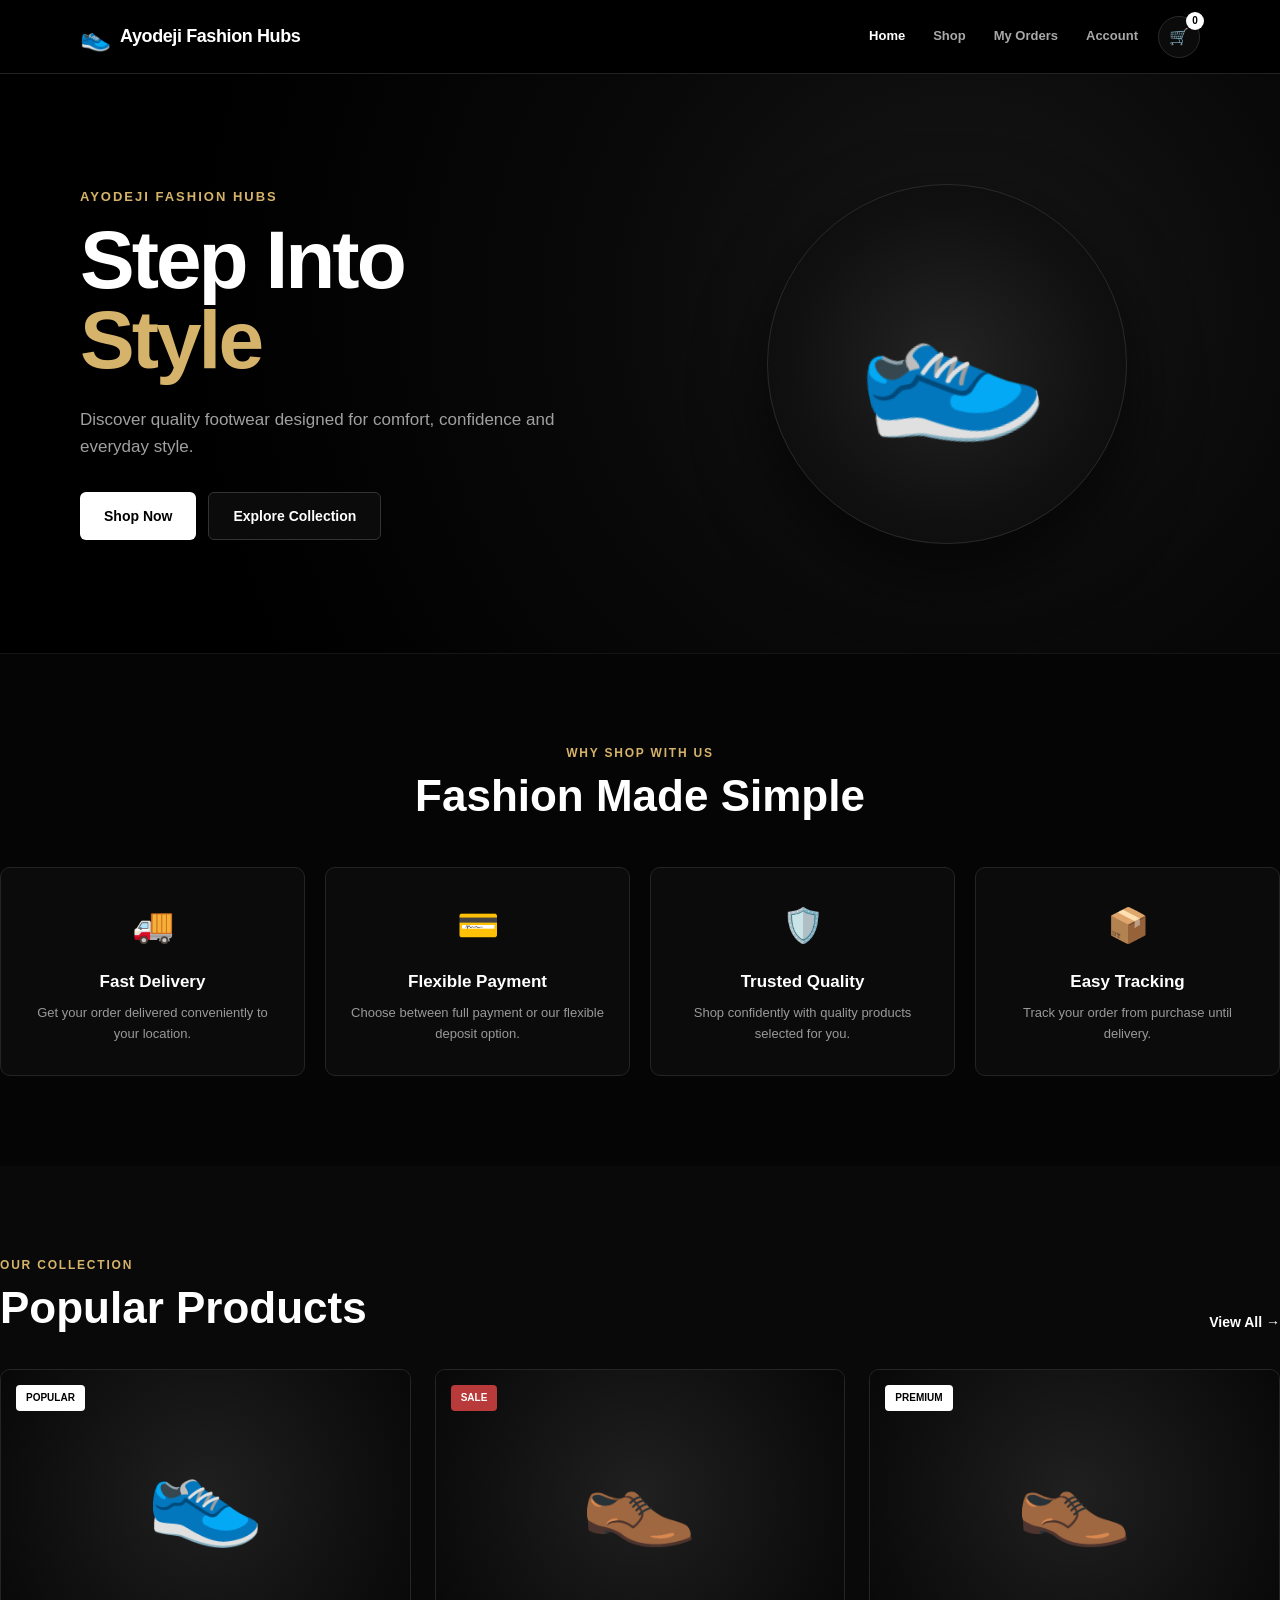
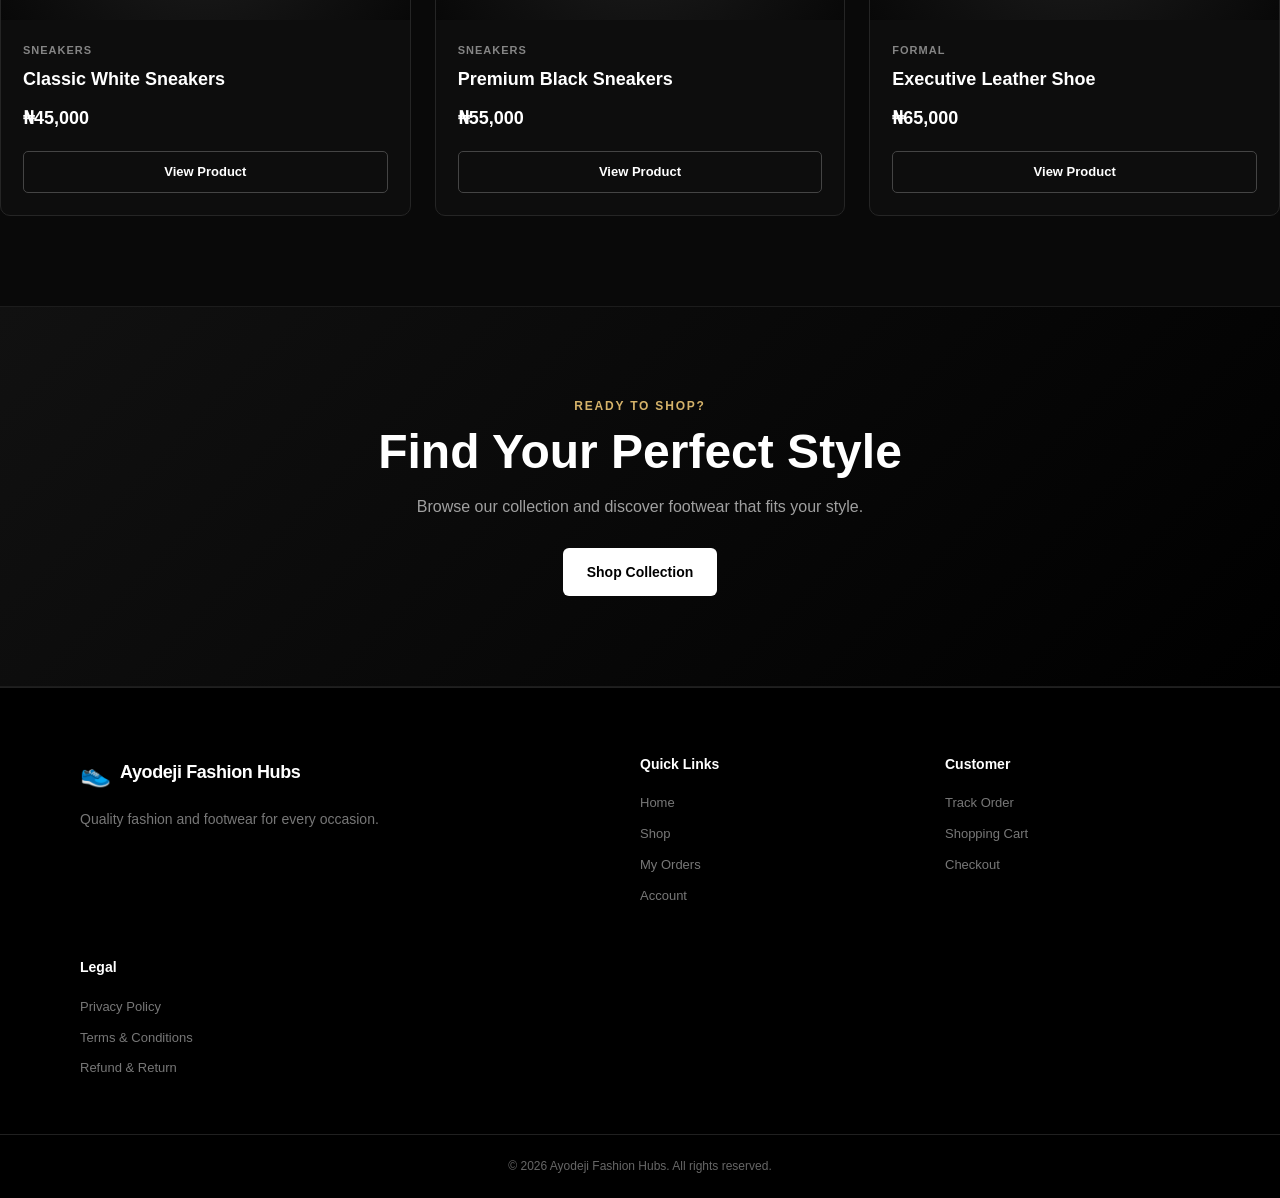
==== commit 419a848f: "Add legal pages and update footer" ====
--- a/index.html
+++ b/index.html
@@ -496,6 +496,7 @@
 
     <div class="footer-container">
 
+        <!-- BRAND -->
         <div class="footer-brand">
 
             <a
@@ -519,6 +520,7 @@
         </div>
 
 
+        <!-- QUICK LINKS -->
         <div class="footer-links">
 
             <h3>
@@ -544,6 +546,7 @@
         </div>
 
 
+        <!-- CUSTOMER -->
         <div class="footer-links">
 
             <h3>
@@ -564,9 +567,32 @@
 
         </div>
 
+
+        <!-- LEGAL -->
+        <div class="footer-links">
+
+            <h3>
+                Legal
+            </h3>
+
+            <a href="privacy-policy.html">
+                Privacy Policy
+            </a>
+
+            <a href="terms.html">
+                Terms &amp; Conditions
+            </a>
+
+            <a href="refund-return.html">
+                Refund &amp; Return
+            </a>
+
+        </div>
+
     </div>
 
 
+    <!-- FOOTER BOTTOM -->
     <div class="footer-bottom">
 
         <p>
--- a/css/style.css
+++ b/css/style.css
@@ -1,11 +1,29 @@
 /* =========================================
-AYODEJI FASHION HUBS
-MAIN STYLESHEET
-========================================= */
-
-
-/* =========================================
-RESET
+   AYODEJI FASHION HUBS
+   GLOBAL DARK THEME
+========================================= */
+
+:root {
+    --black: #ffffff;
+    --white: #050505;
+
+    --cream: #0b0b0b;
+    --gold: #d6b36a;
+    --gold-dark: #e0bd72;
+
+    --gray: #a0a0a0;
+    --dark-gray: #777777;
+
+    --border: #242424;
+    --danger: #b83a3a;
+
+    --surface: #101010;
+    --surface-light: #151515;
+}
+
+
+/* =========================================
+   RESET
 ========================================= */
 
 * {
@@ -21,18 +39,23 @@
 
 
 body {
+    background: #000000;
+    color: #ffffff;
+
     font-family:
         Arial,
         Helvetica,
         sans-serif;
 
-    background: #ffffff;
-
-    color: #171717;
-
     line-height: 1.6;
 
-    min-height: 100vh;
+    overflow-x: hidden;
+}
+
+
+img {
+    max-width: 100%;
+    display: block;
 }
 
 
@@ -50,431 +73,315 @@
 }
 
 
-img {
-    max-width: 100%;
-    display: block;
-}
-
-
-/* =========================================
-VARIABLES
-========================================= */
-
-:root {
-
-    --black: #111111;
-
-    --dark: #171717;
-
-    --white: #ffffff;
-
-    --cream: #f8f5ef;
-
-    --light: #f5f5f5;
-
-    --border: #e5e5e5;
-
-    --gray: #666666;
-
-    --gold: #c89b3c;
-
-    --gold-dark: #a97d26;
-
-    --success: #16803c;
-
-    --danger: #c62828;
-
-}
-
-
-/* =========================================
-CONTAINER
-========================================= */
-
-.container {
-
+/* =========================================
+   HEADER
+========================================= */
+
+.site-header {
+    width: 100%;
+
+    height: 74px;
+
+    background: rgba(0, 0, 0, 0.96);
+
+    border-bottom:
+        1px solid
+        #222222;
+
+    position: relative;
+
+    z-index: 1000;
+}
+
+
+.header-container {
     width: min(
         1120px,
         90%
     );
 
+    height: 100%;
+
     margin: 0 auto;
 
-}
-
-
-/* =========================================
-HEADER
-========================================= */
-
-.site-header {
-
-    width: 100%;
-
-    height: 74px;
-
-    background: var(--white);
+    display: flex;
+
+    align-items: center;
+
+    justify-content: space-between;
+
+    gap: 20px;
+}
+
+
+/* =========================================
+   BRAND
+========================================= */
+
+.brand {
+    display: flex;
+
+    align-items: center;
+
+    gap: 9px;
+
+    color: #ffffff;
+
+    font-weight: 800;
+
+    white-space: nowrap;
+}
+
+
+.brand-icon {
+    font-size: 25px;
+}
+
+
+.brand-text {
+    font-size: 18px;
+
+    letter-spacing: -0.4px;
+}
+
+
+/* =========================================
+   DESKTOP NAVIGATION
+========================================= */
+
+.desktop-navigation {
+    display: flex;
+
+    align-items: center;
+
+    gap: 28px;
+
+    margin-left: auto;
+}
+
+
+.desktop-navigation a {
+    color: #a8a8a8;
+
+    font-size: 13px;
+
+    font-weight: 600;
+
+    transition:
+        color 0.2s ease;
+}
+
+
+.desktop-navigation a:hover,
+.desktop-navigation a.active {
+    color: #ffffff;
+}
+
+
+/* =========================================
+   CART LINK
+========================================= */
+
+.cart-link {
+    position: relative;
+
+    width: 42px;
+
+    height: 42px;
+
+    display: flex;
+
+    align-items: center;
+
+    justify-content: center;
+
+    border:
+        1px solid
+        #292929;
+
+    border-radius: 50%;
+
+    background: #0b0b0b;
+
+    color: #ffffff;
+
+    transition:
+        all 0.2s ease;
+}
+
+
+.cart-link:hover {
+    border-color: #ffffff;
+
+    background: #151515;
+}
+
+
+.cart-count {
+    position: absolute;
+
+    top: -5px;
+
+    right: -5px;
+
+    min-width: 18px;
+
+    height: 18px;
+
+    padding: 0 4px;
+
+    border-radius: 50%;
+
+    background: #ffffff;
+
+    color: #000000;
+
+    display: flex;
+
+    align-items: center;
+
+    justify-content: center;
+
+    font-size: 10px;
+
+    font-weight: 800;
+}
+
+
+/* =========================================
+   MENU BUTTON
+========================================= */
+
+.menu-button {
+    display: none;
+
+    width: 42px;
+
+    height: 42px;
+
+    border:
+        1px solid
+        #292929;
+
+    border-radius: 6px;
+
+    background: #080808;
+
+    color: #ffffff;
+
+    font-size: 22px;
+
+    align-items: center;
+
+    justify-content: center;
+
+    cursor: pointer;
+
+    padding: 0;
+
+    -webkit-tap-highlight-color: transparent;
+}
+
+
+.menu-button:hover {
+    background: #151515;
+
+    border-color: #444444;
+}
+
+
+/* =========================================
+   MOBILE MENU
+========================================= */
+
+.mobile-menu {
+    display: none;
+
+    position: fixed;
+
+    top: 74px;
+
+    left: 0;
+
+    right: 0;
+
+    background: #080808;
 
     border-bottom:
         1px solid
-        var(--border);
-
-    position: sticky;
-
-    top: 0;
-
-    z-index: 1000;
-}
-
-
-.header-container {
-
-    width: min(
-        1200px,
-        92%
-    );
-
-    height: 100%;
-
-    margin: 0 auto;
-
-    display: flex;
-
-    align-items: center;
-
-    justify-content: space-between;
-
-    gap: 20px;
-}
-
-
-/* =========================================
-BRAND
-========================================= */
-
-.brand {
-
-    display: inline-flex;
-
-    align-items: center;
-
-    gap: 9px;
-
-    font-weight: 800;
-
-    color: var(--black);
-
-    white-space: nowrap;
-}
-
-
-.brand-icon {
-
-    font-size: 25px;
-
-    line-height: 1;
-}
-
-
-.brand-text {
-
-    font-size: 18px;
-
-    letter-spacing: -0.3px;
-}
-
-
-/* =========================================
-DESKTOP NAVIGATION
-========================================= */
-
-.desktop-navigation {
-
-    display: flex;
-
-    align-items: center;
-
-    justify-content: center;
-
-    gap: 28px;
-
-    margin-left: auto;
-
-    margin-right: 20px;
-}
-
-
-.desktop-navigation a {
-
-    position: relative;
-
-    font-size: 14px;
-
-    font-weight: 600;
-
-    color: #555555;
-
-    padding: 27px 0;
-
-    transition:
-        color 0.2s ease;
-}
-
-
-.desktop-navigation a:hover {
-
-    color: var(--black);
-}
-
-
-.desktop-navigation a.active {
-
-    color: var(--black);
-}
-
-
-.desktop-navigation a.active::after {
-
-    content: "";
-
-    position: absolute;
-
-    left: 0;
-
-    right: 0;
-
-    bottom: 18px;
-
-    height: 2px;
-
-    background: var(--gold);
-}
-
-
-/* =========================================
-HEADER ACTIONS
-========================================= */
-
-.header-actions {
-
-    display: flex;
-
-    align-items: center;
-
-    gap: 12px;
-}
-
-
-.cart-link {
-
-    position: relative;
-
-    width: 42px;
-
-    height: 42px;
-
-    display: flex;
-
-    align-items: center;
-
-    justify-content: center;
-
-    font-size: 21px;
-
-    border-radius: 50%;
-
-    transition:
-        background 0.2s ease;
-}
-
-
-.cart-link:hover {
-
-    background: var(--cream);
-}
-
-
-.cart-count {
-
-    position: absolute;
-
-    top: 1px;
-
-    right: 0;
-
-    min-width: 18px;
-
-    height: 18px;
-
-    padding: 0 4px;
-
-    display: flex;
-
-    align-items: center;
-
-    justify-content: center;
-
-    border-radius: 50%;
-
-    background: var(--black);
-
-    color: var(--white);
-
-    font-size: 10px;
-
-    font-weight: 700;
-
-    line-height: 1;
-}
-
-
-/* =========================================
-MENU BUTTON
-========================================= */
-
-.menu-button {
-
-    display: none;
-
-    width: 42px;
-
-    height: 42px;
-
-    border: none;
-
-    background: transparent;
-
-    color: var(--black);
-
-    font-size: 25px;
-
-    align-items: center;
-
-    justify-content: center;
-
-    padding: 0;
-
-    cursor: pointer;
-
-    border-radius: 8px;
-
-    -webkit-tap-highlight-color: transparent;
-}
-
-
-.menu-button:hover {
-
-    background: var(--cream);
-}
-
-
-.menu-button:active {
-
-    transform: scale(0.95);
-}
-
-
-/* =========================================
-MOBILE MENU
-========================================= */
-
-.mobile-menu {
-
-    display: none;
-
-    position: fixed;
-
-    top: 74px;
-
-    left: 0;
-
-    right: 0;
-
-    width: 100%;
-
-    background: var(--white);
+        #292929;
+
+    box-shadow:
+        0 20px 45px
+        rgba(0, 0, 0, 0.65);
+
+    z-index: 2000;
+
+    padding: 10px 5%;
+}
+
+
+.mobile-menu.open {
+    display: block;
+}
+
+
+.mobile-menu a {
+    display: block;
+
+    padding: 16px 5px;
+
+    color: #eeeeee;
 
     border-bottom:
         1px solid
-        var(--border);
-
-    box-shadow:
-        0 15px 35px
-        rgba(0, 0, 0, 0.12);
-
-    z-index: 2000;
-
-    padding: 10px 5%;
-}
-
-
-.mobile-menu.open {
-
-    display: block;
-}
-
-
-.mobile-menu a {
-
-    display: block;
-
-    padding: 16px 5px;
+        #202020;
+
+    font-size: 14px;
+
+    font-weight: 600;
+}
+
+
+.mobile-menu a:last-child {
+    border-bottom: none;
+}
+
+
+.mobile-menu a:hover,
+.mobile-menu a:active {
+    background: #111111;
+
+    color: #ffffff;
+}
+
+
+/* =========================================
+   HERO
+========================================= */
+
+.hero {
+    background:
+        radial-gradient(
+            circle at 75% 40%,
+            #181818 0%,
+            #090909 35%,
+            #000000 75%
+        );
+
+    min-height: 580px;
+
+    display: flex;
+
+    align-items: center;
 
     border-bottom:
         1px solid
-        var(--border);
-
-    font-size: 14px;
-
-    font-weight: 600;
-
-    color: var(--black);
-}
-
-
-.mobile-menu a:last-child {
-
-    border-bottom: none;
-}
-
-
-.mobile-menu a:hover {
-
-    color: var(--gold-dark);
-
-    background: var(--cream);
-}
-
-
-.mobile-menu a:active {
-
-    background: var(--cream);
-}
-
-
-/* =========================================
-HERO
-========================================= */
-
-.hero {
-
-    background:
-        linear-gradient(
-            135deg,
-            #f8f5ef 0%,
-            #ffffff 100%
-        );
-
-    min-height: 580px;
-
-    display: flex;
-
-    align-items: center;
+        #151515;
 }
 
 
 .hero-container {
-
     width: min(
         1120px,
         90%
@@ -497,8 +404,7 @@
 
 
 .hero-small-text {
-
-    color: var(--gold-dark);
+    color: var(--gold);
 
     font-size: 13px;
 
@@ -511,7 +417,6 @@
 
 
 .hero h1 {
-
     font-size:
         clamp(
             48px,
@@ -525,12 +430,11 @@
 
     margin-bottom: 25px;
 
-    color: var(--black);
+    color: #ffffff;
 }
 
 
 .hero h1 span {
-
     display: block;
 
     color: var(--gold);
@@ -538,10 +442,9 @@
 
 
 .hero-description {
-
     max-width: 520px;
 
-    color: var(--gray);
+    color: #a0a0a0;
 
     font-size: 17px;
 
@@ -550,11 +453,10 @@
 
 
 /* =========================================
-HERO BUTTONS
+   HERO BUTTONS
 ========================================= */
 
 .hero-buttons {
-
     display: flex;
 
     align-items: center;
@@ -566,7 +468,6 @@
 
 
 .btn {
-
     display: inline-flex;
 
     align-items: center;
@@ -575,8 +476,7 @@
 
     min-height: 48px;
 
-    padding:
-        0 24px;
+    padding: 0 24px;
 
     border-radius: 6px;
 
@@ -590,47 +490,44 @@
 
 
 .btn-primary {
-
-    background: var(--black);
-
-    color: var(--white);
+    background: #ffffff;
+
+    color: #000000;
 }
 
 
 .btn-primary:hover {
-
-    background: #333333;
+    background: #dddddd;
 
     transform: translateY(-1px);
 }
 
 
 .btn-secondary {
-
-    background: var(--white);
-
-    color: var(--black);
+    background: #0b0b0b;
+
+    color: #ffffff;
 
     border:
         1px solid
-        var(--border);
+        #333333;
 }
 
 
 .btn-secondary:hover {
-
-    border-color: var(--black);
+    border-color: #ffffff;
+
+    background: #151515;
 
     transform: translateY(-1px);
 }
 
 
 /* =========================================
-HERO VISUAL
+   HERO VISUAL
 ========================================= */
 
 .hero-visual {
-
     display: flex;
 
     align-items: center;
@@ -640,7 +537,6 @@
 
 
 .hero-shoe {
-
     width: 360px;
 
     height: 360px;
@@ -650,7 +546,12 @@
     border-radius: 50%;
 
     background:
-        #eee8dd;
+        radial-gradient(
+            circle,
+            #242424 0%,
+            #111111 60%,
+            #080808 100%
+        );
 
     display: flex;
 
@@ -660,12 +561,15 @@
 
     box-shadow:
         0 30px 70px
-        rgba(0, 0, 0, 0.12);
+        rgba(0, 0, 0, 0.65);
+
+    border:
+        1px solid
+        #292929;
 }
 
 
 .shoe-emoji {
-
     font-size: 150px;
 
     transform:
@@ -674,21 +578,17 @@
 
 
 /* =========================================
-FEATURES
+   FEATURES
 ========================================= */
 
 .features-section {
-
-    padding:
-        90px 0;
-
-    background:
-        var(--white);
+    padding: 90px 0;
+
+    background: #050505;
 }
 
 
 .section-heading {
-
     text-align: center;
 
     margin-bottom: 45px;
@@ -696,8 +596,7 @@
 
 
 .section-label {
-
-    color: var(--gold-dark);
+    color: var(--gold);
 
     font-size: 12px;
 
@@ -711,7 +610,6 @@
 
 .section-heading h2,
 .section-header h2 {
-
     font-size:
         clamp(
             30px,
@@ -721,12 +619,11 @@
 
     line-height: 1.15;
 
-    color: var(--black);
+    color: #ffffff;
 }
 
 
 .features-grid {
-
     display: grid;
 
     grid-template-columns:
@@ -740,38 +637,38 @@
 
 
 .feature-card {
-
     padding: 30px 22px;
 
     text-align: center;
 
     border:
         1px solid
-        var(--border);
+        #242424;
 
     border-radius: 10px;
 
-    background: var(--white);
+    background: #0b0b0b;
 
     transition:
         transform 0.2s ease,
-        box-shadow 0.2s ease;
+        box-shadow 0.2s ease,
+        border-color 0.2s ease;
 }
 
 
 .feature-card:hover {
-
     transform:
         translateY(-4px);
 
+    border-color: #3a3a3a;
+
     box-shadow:
         0 15px 35px
-        rgba(0, 0, 0, 0.07);
+        rgba(0, 0, 0, 0.55);
 }
 
 
 .feature-icon {
-
     font-size: 34px;
 
     margin-bottom: 16px;
@@ -779,37 +676,33 @@
 
 
 .feature-card h3 {
-
     font-size: 17px;
 
     margin-bottom: 8px;
+
+    color: #ffffff;
 }
 
 
 .feature-card p {
-
     font-size: 13px;
 
-    color: var(--gray);
-}
-
-
-/* =========================================
-PRODUCT SECTION
+    color: #999999;
+}
+
+
+/* =========================================
+   PRODUCT SECTION
 ========================================= */
 
 .products-section {
-
-    padding:
-        90px 0;
-
-    background:
-        var(--cream);
+    padding: 90px 0;
+
+    background: #090909;
 }
 
 
 .section-header {
-
     display: flex;
 
     align-items: flex-end;
@@ -823,23 +716,20 @@
 
 
 .view-all {
-
     font-size: 14px;
 
     font-weight: 700;
 
-    color: var(--black);
+    color: #ffffff;
 }
 
 
 .view-all:hover {
-
-    color: var(--gold-dark);
+    color: var(--gold);
 }
 
 
 .product-preview-grid {
-
     display: grid;
 
     grid-template-columns:
@@ -853,12 +743,11 @@
 
 
 .home-product-card {
-
-    background: var(--white);
+    background: #0d0d0d;
 
     border:
         1px solid
-        var(--border);
+        #252525;
 
     border-radius: 10px;
 
@@ -866,27 +755,33 @@
 
     transition:
         transform 0.2s ease,
-        box-shadow 0.2s ease;
+        box-shadow 0.2s ease,
+        border-color 0.2s ease;
 }
 
 
 .home-product-card:hover {
-
     transform:
         translateY(-4px);
 
+    border-color: #383838;
+
     box-shadow:
         0 15px 35px
-        rgba(0, 0, 0, 0.08);
+        rgba(0, 0, 0, 0.6);
 }
 
 
 .home-product-image {
-
     min-height: 250px;
 
     background:
-        #f1eee8;
+        radial-gradient(
+            circle,
+            #202020 0%,
+            #101010 65%,
+            #080808 100%
+        );
 
     display: flex;
 
@@ -901,21 +796,19 @@
 
 
 .product-badge {
-
     position: absolute;
 
     top: 15px;
 
     left: 15px;
 
-    padding:
-        5px 10px;
+    padding: 5px 10px;
 
     border-radius: 4px;
 
-    background: var(--black);
-
-    color: var(--white);
+    background: #ffffff;
+
+    color: #000000;
 
     font-size: 10px;
 
@@ -926,21 +819,19 @@
 
 
 .product-badge.sale {
-
-    background:
-        var(--danger);
+    background: var(--danger);
+
+    color: #ffffff;
 }
 
 
 .home-product-info {
-
     padding: 22px;
 }
 
 
 .product-category {
-
-    color: var(--gray);
+    color: #858585;
 
     font-size: 11px;
 
@@ -955,25 +846,26 @@
 
 
 .home-product-info h3 {
-
     font-size: 18px;
 
     margin-bottom: 10px;
+
+    color: #ffffff;
 }
 
 
 .product-price {
-
     font-size: 18px;
 
     font-weight: 800;
 
     margin-bottom: 18px;
+
+    color: #ffffff;
 }
 
 
 .product-button {
-
     display: flex;
 
     align-items: center;
@@ -984,9 +876,11 @@
 
     border:
         1px solid
-        var(--black);
+        #444444;
 
     border-radius: 5px;
+
+    color: #ffffff;
 
     font-size: 13px;
 
@@ -998,33 +892,43 @@
 
 
 .product-button:hover {
-
-    background: var(--black);
-
-    color: var(--white);
-}
-
-
-/* =========================================
-CTA
+    background: #ffffff;
+
+    color: #000000;
+
+    border-color: #ffffff;
+}
+
+
+/* =========================================
+   CTA
 ========================================= */
 
 .cta-section {
-
-    padding:
-        90px 0;
+    padding: 90px 0;
 
     background:
-        var(--black);
-
-    color: var(--white);
+        linear-gradient(
+            135deg,
+            #111111 0%,
+            #000000 100%
+        );
+
+    color: #ffffff;
 
     text-align: center;
+
+    border-top:
+        1px solid
+        #1c1c1c;
+
+    border-bottom:
+        1px solid
+        #1c1c1c;
 }
 
 
 .cta-content {
-
     max-width: 650px;
 
     margin: 0 auto;
@@ -1032,13 +936,11 @@
 
 
 .cta-content .section-label {
-
     color: var(--gold);
 }
 
 
 .cta-content h2 {
-
     font-size:
         clamp(
             30px,
@@ -1053,44 +955,43 @@
 
 
 .cta-content p:not(.section-label) {
-
-    color: #cccccc;
+    color: #a0a0a0;
 
     margin-bottom: 28px;
 }
 
 
 .cta-content .btn-primary {
-
-    background: var(--white);
-
-    color: var(--black);
+    background: #ffffff;
+
+    color: #000000;
 }
 
 
 .cta-content .btn-primary:hover {
-
-    background: var(--cream);
-}
-
-
-/* =========================================
-FOOTER
+    background: #dddddd;
+}
+
+
+/* =========================================
+   FOOTER
 ========================================= */
 
 .site-footer {
-
     background:
-        #0c0c0c;
-
-    color: var(--white);
+        #000000;
+
+    color: #ffffff;
 
     padding-top: 65px;
+
+    border-top:
+        1px solid
+        #202020;
 }
 
 
 .footer-container {
-
     width: min(
         1120px,
         90%
@@ -1112,25 +1013,22 @@
 
 
 .footer-logo {
-
-    color: var(--white);
+    color: #ffffff;
 
     margin-bottom: 15px;
 }
 
 
 .footer-brand p {
-
     max-width: 350px;
 
-    color: #999999;
+    color: #777777;
 
     font-size: 14px;
 }
 
 
 .footer-links {
-
     display: flex;
 
     flex-direction: column;
@@ -1140,16 +1038,16 @@
 
 
 .footer-links h3 {
-
     font-size: 14px;
 
     margin-bottom: 8px;
+
+    color: #ffffff;
 }
 
 
 .footer-links a {
-
-    color: #999999;
+    color: #777777;
 
     font-size: 13px;
 
@@ -1159,36 +1057,33 @@
 
 
 .footer-links a:hover {
-
-    color: var(--white);
+    color: #ffffff;
 }
 
 
 .footer-bottom {
-
     border-top:
         1px solid
-        #292929;
+        #202020;
 
     text-align: center;
 
     padding:
         22px 5%;
 
-    color: #777777;
+    color: #666666;
 
     font-size: 12px;
 }
 
 
 /* =========================================
-TABLET
+   TABLET
 ========================================= */
 
 @media (max-width: 1000px) {
 
     .desktop-navigation {
-
         gap: 18px;
 
         margin-right: 10px;
@@ -1196,7 +1091,6 @@
 
 
     .features-grid {
-
         grid-template-columns:
             repeat(
                 2,
@@ -1206,7 +1100,6 @@
 
 
     .hero-container {
-
         gap: 30px;
     }
 
@@ -1214,36 +1107,31 @@
 
 
 /* =========================================
-MOBILE NAVIGATION
+   MOBILE NAVIGATION
 ========================================= */
 
 @media (max-width: 900px) {
 
     .desktop-navigation {
-
         display: none;
     }
 
 
     .menu-button {
-
         display: flex;
     }
 
 
     .hero-container {
-
         grid-template-columns: 1fr;
 
         text-align: center;
 
-        padding:
-            60px 0;
+        padding: 60px 0;
     }
 
 
     .hero-description {
-
         margin-left: auto;
 
         margin-right: auto;
@@ -1251,19 +1139,16 @@
 
 
     .hero-buttons {
-
         justify-content: center;
     }
 
 
     .hero-visual {
-
         order: -1;
     }
 
 
     .hero-shoe {
-
         width: 280px;
 
         height: 280px;
@@ -1271,13 +1156,11 @@
 
 
     .shoe-emoji {
-
         font-size: 115px;
     }
 
 
     .product-preview-grid {
-
         grid-template-columns:
             repeat(
                 2,
@@ -1287,14 +1170,12 @@
 
 
     .footer-container {
-
         grid-template-columns:
             1fr 1fr;
     }
 
 
     .footer-brand {
-
         grid-column:
             1 / -1;
     }
@@ -1303,43 +1184,37 @@
 
 
 /* =========================================
-SMALL MOBILE
+   SMALL MOBILE
 ========================================= */
 
 @media (max-width: 650px) {
 
     .site-header {
-
         height: 68px;
     }
 
 
     .header-container {
-
         width: 92%;
     }
 
 
     .brand-text {
-
         font-size: 15px;
     }
 
 
     .brand-icon {
-
         font-size: 21px;
     }
 
 
     .mobile-menu {
-
         top: 68px;
     }
 
 
     .cart-link {
-
         width: 38px;
 
         height: 38px;
@@ -1347,7 +1222,6 @@
 
 
     .menu-button {
-
         width: 38px;
 
         height: 38px;
@@ -1355,20 +1229,16 @@
 
 
     .hero {
-
         min-height: auto;
     }
 
 
     .hero-container {
-
-        padding:
-            50px 0;
+        padding: 50px 0;
     }
 
 
     .hero h1 {
-
         font-size: 48px;
 
         letter-spacing: -2px;
@@ -1376,13 +1246,11 @@
 
 
     .hero-description {
-
         font-size: 15px;
     }
 
 
     .hero-buttons {
-
         flex-direction: column;
 
         width: 100%;
@@ -1390,13 +1258,11 @@
 
 
     .hero-buttons .btn {
-
         width: 100%;
     }
 
 
     .hero-shoe {
-
         width: 220px;
 
         height: 220px;
@@ -1404,7 +1270,6 @@
 
 
     .shoe-emoji {
-
         font-size: 90px;
     }
 
@@ -1412,14 +1277,11 @@
     .features-section,
     .products-section,
     .cta-section {
-
-        padding:
-            65px 0;
+        padding: 65px 0;
     }
 
 
     .features-grid {
-
         grid-template-columns: 1fr;
 
         gap: 14px;
@@ -1427,7 +1289,6 @@
 
 
     .section-header {
-
         align-items: flex-start;
 
         flex-direction: column;
@@ -1435,7 +1296,6 @@
 
 
     .product-preview-grid {
-
         grid-template-columns: 1fr;
 
         gap: 18px;
@@ -1443,13 +1303,11 @@
 
 
     .home-product-image {
-
         min-height: 230px;
     }
 
 
     .footer-container {
-
         grid-template-columns: 1fr;
 
         gap: 35px;
@@ -1457,7 +1315,6 @@
 
 
     .footer-brand {
-
         grid-column: auto;
     }
 
@@ -1465,25 +1322,22 @@
 
 
 /* =========================================
-VERY SMALL PHONES
+   VERY SMALL PHONES
 ========================================= */
 
 @media (max-width: 380px) {
 
     .brand-text {
-
         font-size: 13px;
     }
 
 
     .hero h1 {
-
         font-size: 42px;
     }
 
 
     .hero-shoe {
-
         width: 190px;
 
         height: 190px;
@@ -1491,8 +1345,61 @@
 
 
     .shoe-emoji {
-
         font-size: 75px;
     }
 
+}
+
+
+/* =========================================
+   DARK SCROLLBAR
+========================================= */
+
+::-webkit-scrollbar {
+    width: 8px;
+}
+
+
+::-webkit-scrollbar-track {
+    background: #050505;
+}
+
+
+::-webkit-scrollbar-thumb {
+    background: #333333;
+
+    border-radius: 10px;
+}
+
+
+::-webkit-scrollbar-thumb:hover {
+    background: #555555;
+}
+
+
+/* =========================================
+   SELECTION
+========================================= */
+
+::selection {
+    background: #ffffff;
+
+    color: #000000;
+}
+
+
+/* =========================================
+   ACCESSIBILITY
+========================================= */
+
+button:focus-visible,
+a:focus-visible,
+input:focus-visible,
+select:focus-visible,
+textarea:focus-visible {
+    outline:
+        2px solid
+        var(--gold);
+
+    outline-offset: 3px;
 }
